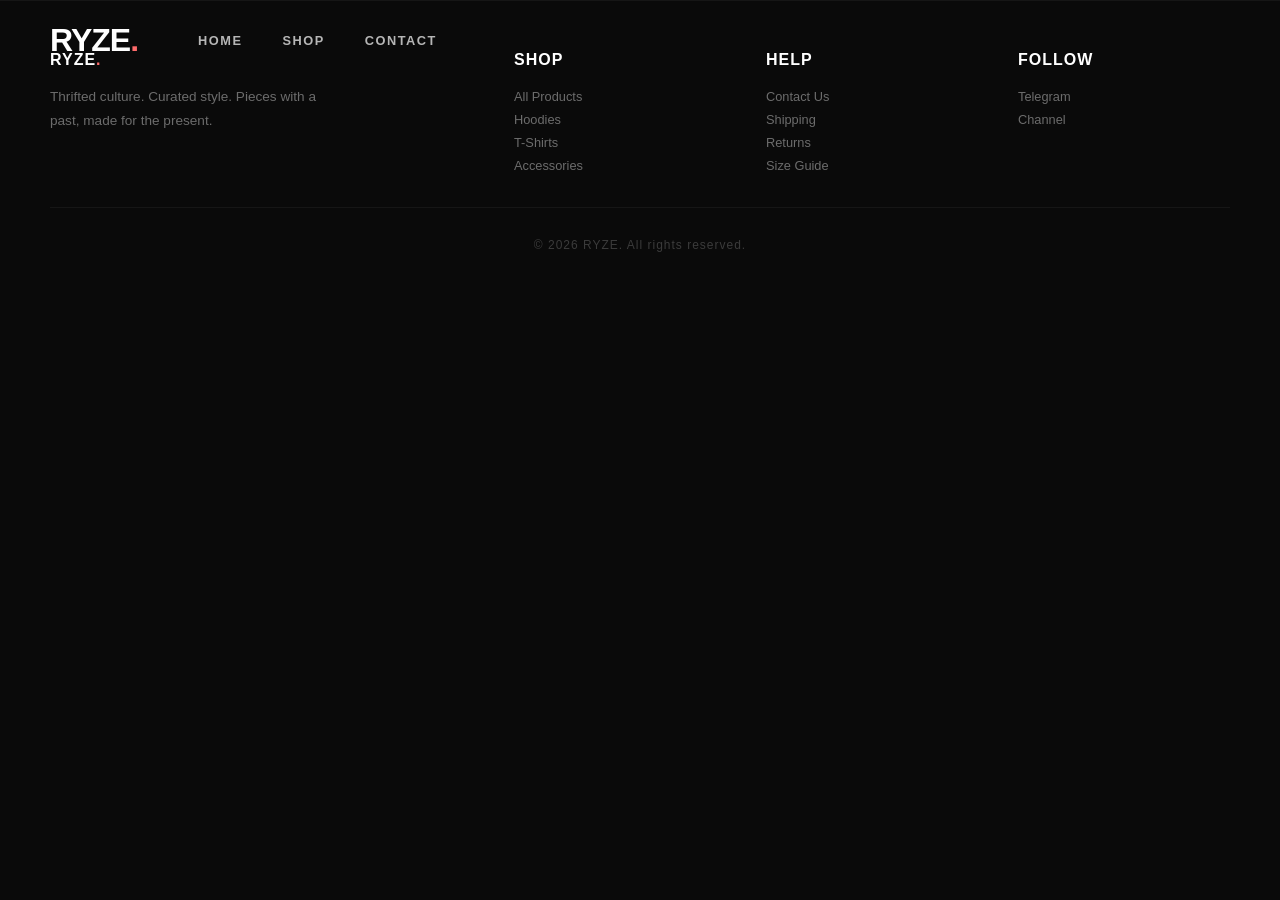
==== index.html @ 7dcb5cc3 "Add files via upload" ====
<!DOCTYPE html>
<html lang="ru">
<head>
    <meta charset="UTF-8" />
    <meta name="viewport" content="width=device-width, initial-scale=1.0, user-scalable=yes" />
    <title>RYZE</title>
    <link rel="stylesheet" href="style.css" />
</head>
<body>

    <header class="header">
        <div class="burger" id="burgerBtn">
            <span></span><span></span><span></span>
        </div>
        <div class="logo">RYZE<span>.</span></div>
        <nav class="nav-links">
            <a href="#" id="homeLink">HOME</a>
            <a href="#" id="catalogLink">SHOP</a>
            <a href="#" id="contactsMenuLink">CONTACT</a>
        </nav>
       
    </header>

   
        <div class="menu-text">
          
        </div>
    </nav>
    <div class="overlay" id="overlayMenu"></div>

    <main id="mainContent"></main>

    <div id="orderInstructionsContainer" style="display: block;"></div>

    <footer>
        <div class="footer-content">
            <div class="footer-col">
                <h4>RYZE<span>.</span></h4>
                <p>Thrifted culture. Curated style. Pieces with a past, made for the present.</p>
            </div>
            <div class="footer-col">
                <h4>SHOP</h4>
                <a href="#" id="footerCatalog">All Products</a>
                <a href="#">Hoodies</a>
                <a href="#">T-Shirts</a>
                <a href="#">Accessories</a>
            </div>
            <div class="footer-col">
                <h4>HELP</h4>
                <a href="#" id="footerContacts">Contact Us</a>
                <a href="#">Shipping</a>
                <a href="#">Returns</a>
                <a href="#">Size Guide</a>
            </div>
            <div class="footer-col">
                <h4>FOLLOW</h4>
                <a href="https://t.me/NLG_manager" target="_blank">Telegram</a>
                <a href="https://t.me/NLGsstore" target="_blank">Channel</a>
            </div>
        </div>
        <div class="footer-bottom">
            <span>© 2026 RYZE. All rights reserved.</span>
        </div>
    </footer>

    <div id="contactsModal" class="contacts-modal">
        <div class="contacts-card">
            <button class="close-contacts" id="closeContactsBtn">✕</button>
            <h2>CONTACT US</h2>
            <div class="contact-detail">
                <div class="contact-icon">📱</div>
                <div class="contact-info">
                    <div class="contact-label">Telegram</div>
                    <div class="contact-value">@RYZE_manager</div>
                </div>
            </div>
            <div class="contact-detail">
                <div class="contact-icon">✉️</div>
                <div class="contact-info">
                    <div class="contact-label">Channel</div>
                    <div class="contact-value">@RYZEsstore</div>
                </div>
            </div>
            <a href="https://t.me/NLG_manager" target="_blank" class="contacts-telegram-btn">MESSAGE US</a>
        </div>
    </div>

    <div class="sync-notice" id="syncNotice">✅ Сохранено</div>

    <div id="productCodeModal" class="product-code-modal">
        <div class="product-code-card">
            <button class="close-code-btn" id="closeCodeBtn">✕</button>
            <div class="code-icon">🎫</div>
            <h2>YOUR CODE</h2>
            <div class="code-display" id="productCodeDisplay">XXXX-XXXX-XXXX</div>
            <div class="product-info" id="productInfoDisplay">Товар: 0 ₽</div>
            <button class="copy-code-btn" id="copyCodeBtn">📋 COPY CODE</button>
            <div class="code-hint">💡 Send this code to @RYZE_manager on Telegram</div>
        </div>
    </div>

    <script src="scriptt.js"></script>
</body>
</html>
---- style.css ----
* {
    margin: 0;
    padding: 0;
    box-sizing: border-box;
}

@import url('https://fonts.googleapis.com/css2?family=Inter:wght@300;400;600;700;800;900&display=swap');

body {
    background: #0a0a0a;
    font-family: 'Inter', Arial, sans-serif;
    color: #ffffff;
}

/* ---------- АНИМАЦИИ ---------- */

@keyframes fadeInUp {
    from {
        opacity: 0;
        transform: translateY(40px);
    }

    to {
        opacity: 1;
        transform: translateY(0);
    }
}

@keyframes fadeInScale {
    from {
        opacity: 0;
        transform: scale(0.9);
    }

    to {
        opacity: 1;
        transform: scale(1);
    }
}

@keyframes slideInRight {
    from {
        opacity: 0;
        transform: translateX(50px);
    }

    to {
        opacity: 1;
        transform: translateX(0);
    }
}

@keyframes float {
    0%, 100% {
        transform: translateY(0px);
    }

    50% {
        transform: translateY(-10px);
    }
}

@keyframes glowPulse {
    0%, 100% {
        box-shadow: 0 0 20px rgba(255, 107, 107, 0.2);
    }

    50% {
        box-shadow: 0 0 40px rgba(255, 107, 107, 0.4);
    }
}

/* ---------- ШАПКА ---------- */

.header {
    position: fixed;
    top: 0;
    left: 0;
    width: 100%;

    padding: 22px 50px;

    background: transparent;

    z-index: 100;

    display: flex;
    align-items: center;

    transition: all 0.3s ease;
}

.header.scrolled {
    background: rgba(10, 10, 10, 0.92);
    backdrop-filter: blur(12px);

    padding: 14px 50px;

    border-bottom: 1px solid rgba(255, 255, 255, 0.05);
}

/* ---------- ЛОГОТИП ---------- */

.header .logo {
    font-size: 2rem;
    font-weight: 900;

    color: white;

    letter-spacing: -1px;

    flex-shrink: 0;
}

.header .logo span {
    color: #ff6b6b;
}

/* ---------- МЕНЮ ---------- */

.header .nav-links {
    display: flex;
    align-items: center;

    gap: 40px;

    margin-left: 60px;
}

.header .nav-links a {
    color: rgba(255, 255, 255, 0.7);

    text-decoration: none;

    font-size: 0.8rem;
    font-weight: 600;

    letter-spacing: 1.5px;

    position: relative;

    transition: 0.3s;
}

.header .nav-links a::after {
    content: '';

    position: absolute;

    bottom: -7px;
    left: 0;

    width: 0;
    height: 2px;

    background: #ff6b6b;

    transition: 0.3s;
}

.header .nav-links a:hover {
    color: white;
}

.header .nav-links a:hover::after {
    width: 100%;
}

/* ---------- ГЕРОЙ ---------- */

.hero-section {
    margin-top: 0;

    padding: 140px 50px 80px;

    background: linear-gradient(
        180deg,
        #0a0a0a 0%,
        #141414 100%
    );

    text-align: center;

    position: relative;

    overflow: hidden;

    min-height: 80vh;

    display: flex;
    flex-direction: column;

    justify-content: center;
    align-items: center;
}

.hero-section::before {
    content: 'NLG';

    position: absolute;

    top: 20%;
    left: 50%;

    transform: translateX(-50%);

    font-size: 15rem;

    font-weight: 900;

    color: rgba(255, 255, 255, 0.02);

    letter-spacing: 20px;

    pointer-events: none;
}

.hero-section .hero-badge {
    display: inline-block;

    background: rgba(255, 107, 107, 0.15);

    border: 1px solid rgba(255, 107, 107, 0.3);

    padding: 8px 24px;

    border-radius: 30px;

    font-size: 0.7rem;

    color: #ff6b6b;

    letter-spacing: 2px;

    text-transform: uppercase;

    margin-bottom: 24px;

    animation: fadeInUp 0.8s ease;
}

.hero-section h1 {
    font-size: 4.5rem;

    font-weight: 900;

    letter-spacing: -3px;

    margin-bottom: 16px;

    animation: fadeInUp 0.8s ease 0.1s both;

    line-height: 1.1;
}

.hero-section h1 span {
    color: #ff6b6b;
}

.hero-section p {
    font-size: 1.1rem;

    color: rgba(255, 255, 255, 0.5);

    max-width: 500px;

    margin: 0 auto 30px;

    line-height: 1.8;

    animation: fadeInUp 0.8s ease 0.2s both;
}

.hero-section .hero-tags {
    display: flex;

    gap: 30px;

    flex-wrap: wrap;

    justify-content: center;

    animation: fadeInUp 0.8s ease 0.3s both;
}

.hero-section .hero-tags span {
    color: rgba(255, 255, 255, 0.3);

    font-size: 0.7rem;

    letter-spacing: 2px;

    text-transform: uppercase;
}

.hero-section .hero-tags span strong {
    color: white;
}

/* ---------- КАТАЛОГ ---------- */

.catalog {
    padding: 60px 50px 80px;

    background: #0a0a0a;
}

.section-title {
    font-size: 1.8rem;

    font-weight: 800;

    margin-bottom: 30px;

    letter-spacing: -1px;

    display: flex;

    align-items: center;

    justify-content: space-between;
}

.section-title .view-all {
    font-size: 0.75rem;

    font-weight: 600;

    color: rgba(255, 255, 255, 0.4);

    cursor: pointer;

    transition: 0.3s;

    letter-spacing: 1px;

    text-transform: uppercase;
}

.section-title .view-all:hover {
    color: #ff6b6b;
}

.categories-grid {
    display: grid;

    grid-template-columns:
        repeat(auto-fill, minmax(220px, 1fr));

    gap: 20px;

    animation: fadeInUp 0.6s ease;
}

.category-card {
    background: rgba(255, 255, 255, 0.03);

    border-radius: 16px;

    padding: 32px 20px;

    text-align: center;

    cursor: pointer;

    transition: all 0.4s
        cubic-bezier(0.4, 0, 0.2, 1);

    border: 1px solid
        rgba(255, 255, 255, 0.05);
}

.category-card:hover {
    transform: translateY(-8px);

    background: rgba(255, 107, 107, 0.05);

    border-color:
        rgba(255, 107, 107, 0.3);

    box-shadow:
        0 20px 50px rgba(0, 0, 0, 0.4);
}

.category-card:active {
    transform: scale(0.97);
}

.category-icon {
    font-size: 2.8rem;

    margin-bottom: 12px;

    display: block;
}

.category-name {
    font-weight: 700;

    font-size: 1rem;

    color: white;
}

/* ---------- КАРТОЧКА ТОВАРА ---------- */

.product-card {
    background: rgba(255, 255, 255, 0.03);

    border-radius: 16px;

    padding: 20px;

    transition: all 0.4s
        cubic-bezier(0.4, 0, 0.2, 1);

    border: 1px solid
        rgba(255, 255, 255, 0.05);

    animation: fadeInScale 0.6s ease;
}

.product-card:hover {
    transform: translateY(-8px);

    background: rgba(255, 255, 255, 0.06);

    border-color:
        rgba(255, 107, 107, 0.2);

    box-shadow:
        0 20px 50px rgba(0, 0, 0, 0.4);
}

.product-card .image-wrapper {
    aspect-ratio: 1;

    border-radius: 12px;

    margin-bottom: 16px;

    overflow: hidden;

    background: rgba(255, 255, 255, 0.05);
}

.product-card .image-wrapper img {
    width: 100%;
    height: 100%;

    object-fit: cover;

    transition:
        0.6s
        cubic-bezier(0.4, 0, 0.2, 1);
}

.product-card:hover
.image-wrapper img {
    transform: scale(1.08);
}

.product-name {
    font-weight: 700;

    font-size: 0.95rem;

    margin: 10px 0 4px;

    color: white;
}

.product-price {
    font-weight: 700;

    font-size: 1.1rem;

    color: #ff6b6b;

    margin-bottom: 14px;
}

.view-code-btn {
    background:
        rgba(255, 107, 107, 0.15);

    border:
        1px solid
        rgba(255, 107, 107, 0.3);

    padding: 12px 20px;

    border-radius: 30px;

    font-weight: 600;

    cursor: pointer;

    transition: all 0.3s;

    color: white;

    width: 100%;

    font-size: 0.85rem;
}

.view-code-btn:hover {
    background: #ff6b6b;

    border-color: #ff6b6b;

    transform: scale(1.02);
}

.view-code-btn:active {
    transform: scale(0.97);
}

.back-btn {
    background:
        rgba(255, 255, 255, 0.05);

    border:
        1px solid
        rgba(255, 255, 255, 0.1);

    font-size: 1.2rem;

    width: 44px;
    height: 44px;

    border-radius: 50%;

    cursor: pointer;

    color: white;

    transition: 0.3s;

    margin-bottom: 20px;
}

.back-btn:hover {
    background:
        rgba(255, 107, 107, 0.2);

    border-color: #ff6b6b;

    transform: rotate(-90deg);
}

/* ---------- ИНСТРУКЦИЯ ---------- */

.order-steps {
    background:
        rgba(255, 255, 255, 0.02);

    border-radius: 24px;

    margin: 0 50px 50px;

    padding: 50px 40px;

    border:
        1px solid
        rgba(255, 255, 255, 0.05);
}

.steps-title {
    font-size: 2rem;

    font-weight: 800;

    color: white;

    text-align: center;

    margin-bottom: 35px;

    letter-spacing: -1px;
}

.steps-container {
    display: flex;

    flex-wrap: wrap;

    justify-content: center;

    gap: 24px;
}

.step-card {
    background:
        rgba(255, 255, 255, 0.03);

    border-radius: 20px;

    padding: 24px 20px;

    flex: 1;

    min-width: 160px;

    text-align: center;

    transition: all 0.4s
        cubic-bezier(0.4, 0, 0.2, 1);

    border:
        1px solid
        rgba(255, 255, 255, 0.05);
}

.step-card:hover {
    transform: translateY(-6px);

    border-color:
        rgba(255, 107, 107, 0.2);

    background:
        rgba(255, 255, 255, 0.05);
}

.step-number {
    width: 48px;
    height: 48px;

    background:
        rgba(255, 107, 107, 0.15);

    color: #ff6b6b;

    font-size: 1.4rem;

    font-weight: 800;

    border-radius: 50%;

    display: flex;

    align-items: center;

    justify-content: center;

    margin: 0 auto 16px;

    transition: 0.3s;
}

.step-card:hover .step-number {
    background: #ff6b6b;

    color: white;

    transform: scale(1.1);
}

.step-title {
    font-size: 1.1rem;

    font-weight: 700;

    color: white;

    margin-bottom: 8px;
}

.step-desc {
    font-size: 0.85rem;

    color:
        rgba(255, 255, 255, 0.5);

    line-height: 1.5;
}

.bot-contact {
    margin-top: 30px;

    text-align: center;

    background:
        rgba(255, 255, 255, 0.03);

    padding: 16px 24px;

    border-radius: 60px;

    display: inline-block;

    width: auto;

    margin-left: auto;
    margin-right: auto;

    border:
        1px solid
        rgba(255, 255, 255, 0.05);
}

.bot-contact span {
    color:
        rgba(255, 255, 255, 0.7);

    font-weight: 500;

    font-size: 0.9rem;
}

.bot-contact a {
    color: #ff6b6b;

    text-decoration: none;

    font-weight: 600;
}

.bot-contact a:hover {
    text-decoration: underline;
}

/* ---------- ПОДВАЛ ---------- */

footer {
    background: #0a0a0a;

    border-top:
        1px solid
        rgba(255, 255, 255, 0.05);

    padding: 50px 50px 20px;
}

.footer-content {
    display: grid;

    grid-template-columns:
        2fr 1fr 1fr 1fr;

    gap: 40px;

    max-width: 1200px;

    margin: 0 auto;
}

.footer-col h4 {
    font-size: 1rem;

    font-weight: 700;

    margin-bottom: 16px;

    color: white;

    letter-spacing: 1px;
}

.footer-col h4 span {
    color: #ff6b6b;
}

.footer-col p {
    color:
        rgba(255, 255, 255, 0.4);

    font-size: 0.85rem;

    line-height: 1.8;

    max-width: 280px;
}

.footer-col a {
    display: block;

    color:
        rgba(255, 255, 255, 0.4);

    text-decoration: none;

    font-size: 0.8rem;

    padding: 4px 0;

    transition: 0.3s;
}

.footer-col a:hover {
    color: #ff6b6b;

    padding-left: 4px;
}

.footer-bottom {
    text-align: center;

    padding-top: 30px;

    margin-top: 30px;

    border-top:
        1px solid
        rgba(255, 255, 255, 0.05);

    color:
        rgba(255, 255, 255, 0.2);

    font-size: 0.75rem;

    letter-spacing: 1px;
}

/* ---------- МОДАЛКА КОНТАКТОВ ---------- */

.contacts-modal {
    position: fixed;

    top: 0;
    left: 0;

    width: 100%;
    height: 100%;

    background:
        rgba(0, 0, 0, 0.8);

    backdrop-filter: blur(12px);

    z-index: 300;

    display: flex;

    align-items: center;
    justify-content: center;

    opacity: 0;

    visibility: hidden;

    transition: 0.3s;
}

.contacts-modal.active {
    opacity: 1;

    visibility: visible;
}

.contacts-card {
    background: #141414;

    width: 90%;

    max-width: 440px;

    border-radius: 24px;

    padding: 35px 30px 30px;

    text-align: center;

    transform: scale(0.9);

    transition:
        0.3s
        cubic-bezier(0.4, 0, 0.2, 1);

    position: relative;

    border:
        1px solid
        rgba(255, 255, 255, 0.05);
}

.contacts-modal.active
.contacts-card {
    transform: scale(1);
}

.close-contacts {
    position: absolute;

    top: 16px;
    right: 20px;

    background: none;

    border: none;

    font-size: 1.4rem;

    cursor: pointer;

    color:
        rgba(255, 255, 255, 0.3);

    transition: 0.3s;
}

.close-contacts:hover {
    color: #ff6b6b;

    transform: rotate(90deg);
}

.contact-detail {
    background:
        rgba(255, 255, 255, 0.03);

    border-radius: 16px;

    padding: 14px 18px;

    margin: 12px 0;

    display: flex;

    align-items: center;

    gap: 14px;

    border:
        1px solid
        rgba(255, 255, 255, 0.05);
}

.contact-icon {
    font-size: 24px;
}

.contact-info {
    text-align: left;

    flex: 1;
}

.contact-label {
    font-size: 0.65rem;

    color:
        rgba(255, 255, 255, 0.3);

    text-transform: uppercase;

    letter-spacing: 1px;
}

.contact-value {
    color: white;

    font-weight: 600;
}

.contacts-telegram-btn {
    display: inline-block;

    margin-top: 18px;

    background: #ff6b6b;

    color: #0a0a0a;

    padding: 14px 30px;

    border-radius: 30px;

    text-decoration: none;

    font-weight: 700;

    transition: 0.3s;

    letter-spacing: 1px;

    font-size: 0.85rem;
}

.contacts-telegram-btn:hover {
    transform: scale(1.03);

    box-shadow:
        0 8px 30px
        rgba(255, 107, 107, 0.3);
}

/* ---------- МОДАЛКА КОДА ---------- */

.product-code-modal {
    position: fixed;

    top: 0;
    left: 0;

    width: 100%;
    height: 100%;

    background:
        rgba(0, 0, 0, 0.85);

    backdrop-filter: blur(16px);

    z-index: 500;

    display: flex;

    align-items: center;
    justify-content: center;

    opacity: 0;

    visibility: hidden;

    transition: 0.3s;
}

.product-code-modal.active {
    opacity: 1;

    visibility: visible;
}

.product-code-card {
    background: #141414;

    width: 90%;

    max-width: 420px;

    border-radius: 24px;

    padding: 35px 30px 30px;

    text-align: center;

    transform:
        scale(0.9)
        rotate(-2deg);

    transition:
        0.4s
        cubic-bezier(0.34, 1.56, 0.64, 1);

    position: relative;

    border:
        1px solid
        rgba(255, 255, 255, 0.05);
}

.product-code-modal.active
.product-code-card {
    transform:
        scale(1)
        rotate(0deg);
}

.close-code-btn {
    position: absolute;

    top: 16px;
    right: 20px;

    background: none;

    border: none;

    font-size: 1.4rem;

    cursor: pointer;

    color:
        rgba(255, 255, 255, 0.3);

    transition: 0.3s;
}

.close-code-btn:hover {
    color: #ff6b6b;

    transform: rotate(90deg);
}

.code-icon {
    font-size: 3.5rem;

    margin-bottom: 8px;
}

.product-code-card h2 {
    font-size: 1.5rem;

    font-weight: 800;

    color: white;

    margin-bottom: 12px;

    letter-spacing: -1px;
}

.code-display {
    font-size: 2rem;

    font-weight: 800;

    font-family:
        'Courier New',
        monospace;

    color: #ff6b6b;

    background:
        rgba(255, 255, 255, 0.03);

    padding: 20px;

    border-radius: 14px;

    letter-spacing: 4px;

    margin: 12px 0;

    border:
        1px solid
        rgba(255, 107, 107, 0.2);
}

.product-info {
    color:
        rgba(255, 255, 255, 0.5);

    font-size: 0.95rem;

    margin-bottom: 16px;
}

.copy-code-btn {
    background: #ff6b6b;

    color: #0a0a0a;

    border: none;

    font-weight: 700;

    padding: 14px 30px;

    border-radius: 30px;

    cursor: pointer;

    transition: 0.3s;

    font-size: 0.85rem;

    width: 100%;

    letter-spacing: 1px;
}

.copy-code-btn:hover {
    transform: scale(1.02);

    box-shadow:
        0 8px 30px
        rgba(255, 107, 107, 0.3);
}

.copy-code-btn:active {
    transform: scale(0.97);
}

.code-hint {
    color:
        rgba(255, 255, 255, 0.3);

    font-size: 0.75rem;

    margin-top: 14px;

    padding-top: 14px;

    border-top:
        1px solid
        rgba(255, 255, 255, 0.05);
}

/* ---------- УВЕДОМЛЕНИЕ ---------- */

.sync-notice {
    position: fixed;

    bottom: 30px;
    left: 50%;

    transform:
        translateX(-50%)
        translateY(20px);

    background:
        rgba(255, 107, 107, 0.9);

    color: #0a0a0a;

    padding: 12px 24px;

    border-radius: 30px;

    font-size: 0.85rem;

    font-weight: 600;

    opacity: 0;

    transition:
        0.4s
        cubic-bezier(0.4, 0, 0.2, 1);

    pointer-events: none;

    z-index: 100;

    box-shadow:
        0 8px 30px
        rgba(255, 107, 107, 0.3);
}

.sync-notice.show {
    opacity: 1;

    transform:
        translateX(-50%)
        translateY(0);
}

/* ---------- АДАПТИВ ---------- */

@media (max-width: 992px) {

    .footer-content {
        grid-template-columns: 1fr 1fr;

        gap: 30px;
    }

    .hero-section h1 {
        font-size: 3.5rem;
    }

    .hero-section::before {
        font-size: 10rem;
    }
}

/* ---------- ПЛАНШЕТ / ТЕЛЕФОН ---------- */

@media (max-width: 768px) {

    .header {
        padding: 16px 20px;

        gap: 25px;
    }

    .header.scrolled {
        padding: 12px 20px;
    }

    .header .logo {
        font-size: 1.5rem;
    }

    .header .nav-links {
        display: flex;

        gap: 18px;

        margin-left: 0;
    }

    .header .nav-links a {
        font-size: 0.65rem;

        letter-spacing: 1px;
    }

    .hero-section {
        padding: 120px 20px 60px;

        min-height: 70vh;
    }

    .hero-section h1 {
        font-size: 2.5rem;

        letter-spacing: -2px;
    }

    .hero-section::before {
        font-size: 6rem;

        letter-spacing: 10px;
    }

    .hero-section .hero-tags {
        gap: 16px;
    }

    .catalog {
        padding: 40px 16px 60px;
    }

    .categories-grid {
        grid-template-columns:
            repeat(auto-fill, minmax(160px, 1fr));

        gap: 14px;
    }

    .order-steps {
        margin: 0 16px 30px;

        padding: 30px 16px;
    }

    .steps-title {
        font-size: 1.4rem;
    }

    .step-card {
        min-width: 130px;

        padding: 18px 14px;
    }

    .footer-content {
        grid-template-columns: 1fr;

        gap: 24px;

        text-align: center;
    }

    .footer-col p {
        max-width: 100%;
    }

    footer {
        padding: 30px 20px 16px;
    }

    .section-title {
        font-size: 1.4rem;
    }

    .product-code-card {
        padding: 25px 20px;
    }

    .code-display {
        font-size: 1.4rem;

        padding: 14px;

        letter-spacing: 2px;
    }

    .contacts-card {
        padding: 28px 20px 24px;
    }
}

/* ---------- МАЛЕНЬКИЙ ТЕЛЕФОН ---------- */

@media (max-width: 480px) {

    .header {
        padding: 14px 16px;

        gap: 18px;
    }

    .header .logo {
        font-size: 1.3rem;
    }

    .header .nav-links {
        gap: 12px;
    }

    .header .nav-links a {
        font-size: 0.58rem;

        letter-spacing: 0.8px;
    }

    .categories-grid {
        grid-template-columns:
            repeat(2, 1fr);

        gap: 12px;
    }

    .category-card {
        padding: 20px 12px;
    }

    .category-icon {
        font-size: 2rem;
    }

    .product-card {
        padding: 14px;
    }

    .hero-section h1 {
        font-size: 2rem;
    }
}
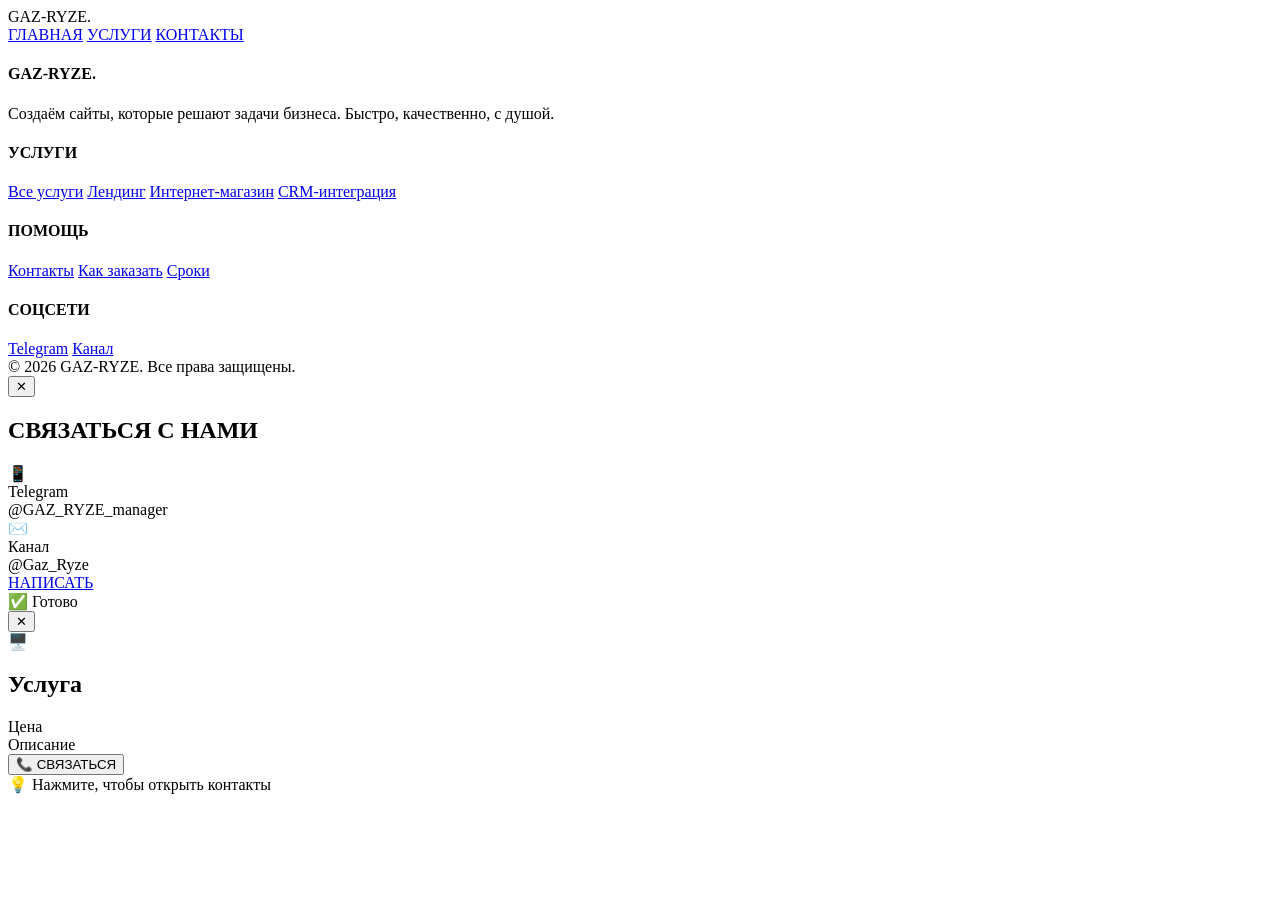
==== commit 8ff64662: "Rename Index.html to index.html" ====
--- a/index.html
+++ b/index.html
@@ -3,7 +3,7 @@
 <head>
     <meta charset="UTF-8" />
     <meta name="viewport" content="width=device-width, initial-scale=1.0, user-scalable=yes" />
-    <title>RYZE</title>
+    <title>GAZ-RYZE — создание сайтов</title>
     <link rel="stylesheet" href="style.css" />
 </head>
 <body>
@@ -12,20 +12,14 @@
         <div class="burger" id="burgerBtn">
             <span></span><span></span><span></span>
         </div>
-        <div class="logo">RYZE<span>.</span></div>
+        <div class="logo">GAZ-RYZE<span>.</span></div>
         <nav class="nav-links">
-            <a href="#" id="homeLink">HOME</a>
-            <a href="#" id="catalogLink">SHOP</a>
-            <a href="#" id="contactsMenuLink">CONTACT</a>
+            <a href="#" id="homeLink">ГЛАВНАЯ</a>
+            <a href="#" id="catalogLink">УСЛУГИ</a>
+            <a href="#" id="contactsMenuLink">КОНТАКТЫ</a>
         </nav>
-       
     </header>
 
-   
-        <div class="menu-text">
-          
-        </div>
-    </nav>
     <div class="overlay" id="overlayMenu"></div>
 
     <main id="mainContent"></main>
@@ -35,70 +29,71 @@
     <footer>
         <div class="footer-content">
             <div class="footer-col">
-                <h4>RYZE<span>.</span></h4>
-                <p>Thrifted culture. Curated style. Pieces with a past, made for the present.</p>
+                <h4>GAZ-RYZE<span>.</span></h4>
+                <p>Создаём сайты, которые решают задачи бизнеса. Быстро, качественно, с душой.</p>
             </div>
             <div class="footer-col">
-                <h4>SHOP</h4>
-                <a href="#" id="footerCatalog">All Products</a>
-                <a href="#">Hoodies</a>
-                <a href="#">T-Shirts</a>
-                <a href="#">Accessories</a>
+                <h4>УСЛУГИ</h4>
+                <a href="#" id="footerCatalog">Все услуги</a>
+                <a href="#">Лендинг</a>
+                <a href="#">Интернет-магазин</a>
+                <a href="#">CRM-интеграция</a>
             </div>
             <div class="footer-col">
-                <h4>HELP</h4>
-                <a href="#" id="footerContacts">Contact Us</a>
-                <a href="#">Shipping</a>
-                <a href="#">Returns</a>
-                <a href="#">Size Guide</a>
+                <h4>ПОМОЩЬ</h4>
+                <a href="#" id="footerContacts">Контакты</a>
+                <a href="#">Как заказать</a>
+                <a href="#">Сроки</a>
             </div>
             <div class="footer-col">
-                <h4>FOLLOW</h4>
-                <a href="https://t.me/NLG_manager" target="_blank">Telegram</a>
-                <a href="https://t.me/NLGsstore" target="_blank">Channel</a>
+                <h4>СОЦСЕТИ</h4>
+                <a href="https://t.me/GAZ_RYZE_manager" target="_blank">Telegram</a>
+                <a href="https://t.me/Gaz_Ryze" target="_blank">Канал</a>
             </div>
         </div>
         <div class="footer-bottom">
-            <span>© 2026 RYZE. All rights reserved.</span>
+            <span>© 2026 GAZ-RYZE. Все права защищены.</span>
         </div>
     </footer>
 
+    <!-- Модалка контактов -->
     <div id="contactsModal" class="contacts-modal">
         <div class="contacts-card">
             <button class="close-contacts" id="closeContactsBtn">✕</button>
-            <h2>CONTACT US</h2>
+            <h2>СВЯЗАТЬСЯ С НАМИ</h2>
             <div class="contact-detail">
                 <div class="contact-icon">📱</div>
                 <div class="contact-info">
                     <div class="contact-label">Telegram</div>
-                    <div class="contact-value">@RYZE_manager</div>
+                    <div class="contact-value">@GAZ_RYZE_manager</div>
                 </div>
             </div>
             <div class="contact-detail">
                 <div class="contact-icon">✉️</div>
                 <div class="contact-info">
-                    <div class="contact-label">Channel</div>
-                    <div class="contact-value">@RYZEsstore</div>
+                    <div class="contact-label">Канал</div>
+                    <div class="contact-value">@Gaz_Ryze</div>
                 </div>
             </div>
-            <a href="https://t.me/NLG_manager" target="_blank" class="contacts-telegram-btn">MESSAGE US</a>
+            <a href="https://t.me/GAZ_RYZE_manager" target="_blank" class="contacts-telegram-btn">НАПИСАТЬ</a>
         </div>
     </div>
 
-    <div class="sync-notice" id="syncNotice">✅ Сохранено</div>
+    <div class="sync-notice" id="syncNotice">✅ Готово</div>
 
+    <!-- Модалка деталей услуги -->
     <div id="productCodeModal" class="product-code-modal">
         <div class="product-code-card">
             <button class="close-code-btn" id="closeCodeBtn">✕</button>
-            <div class="code-icon">🎫</div>
-            <h2>YOUR CODE</h2>
-            <div class="code-display" id="productCodeDisplay">XXXX-XXXX-XXXX</div>
-            <div class="product-info" id="productInfoDisplay">Товар: 0 ₽</div>
-            <button class="copy-code-btn" id="copyCodeBtn">📋 COPY CODE</button>
-            <div class="code-hint">💡 Send this code to @RYZE_manager on Telegram</div>
+            <div class="code-icon" id="serviceIcon">🖥️</div>
+            <h2 id="serviceName">Услуга</h2>
+            <div class="code-display" id="productCodeDisplay">Цена</div>
+            <div class="product-info" id="productInfoDisplay">Описание</div>
+            <button class="copy-code-btn" id="copyCodeBtn">📞 СВЯЗАТЬСЯ</button>
+            <div class="code-hint">💡 Нажмите, чтобы открыть контакты</div>
         </div>
     </div>
 
-    <script src="scriptt.js"></script>
+    <script src="script.js"></script>
 </body>
-</html>+</html>
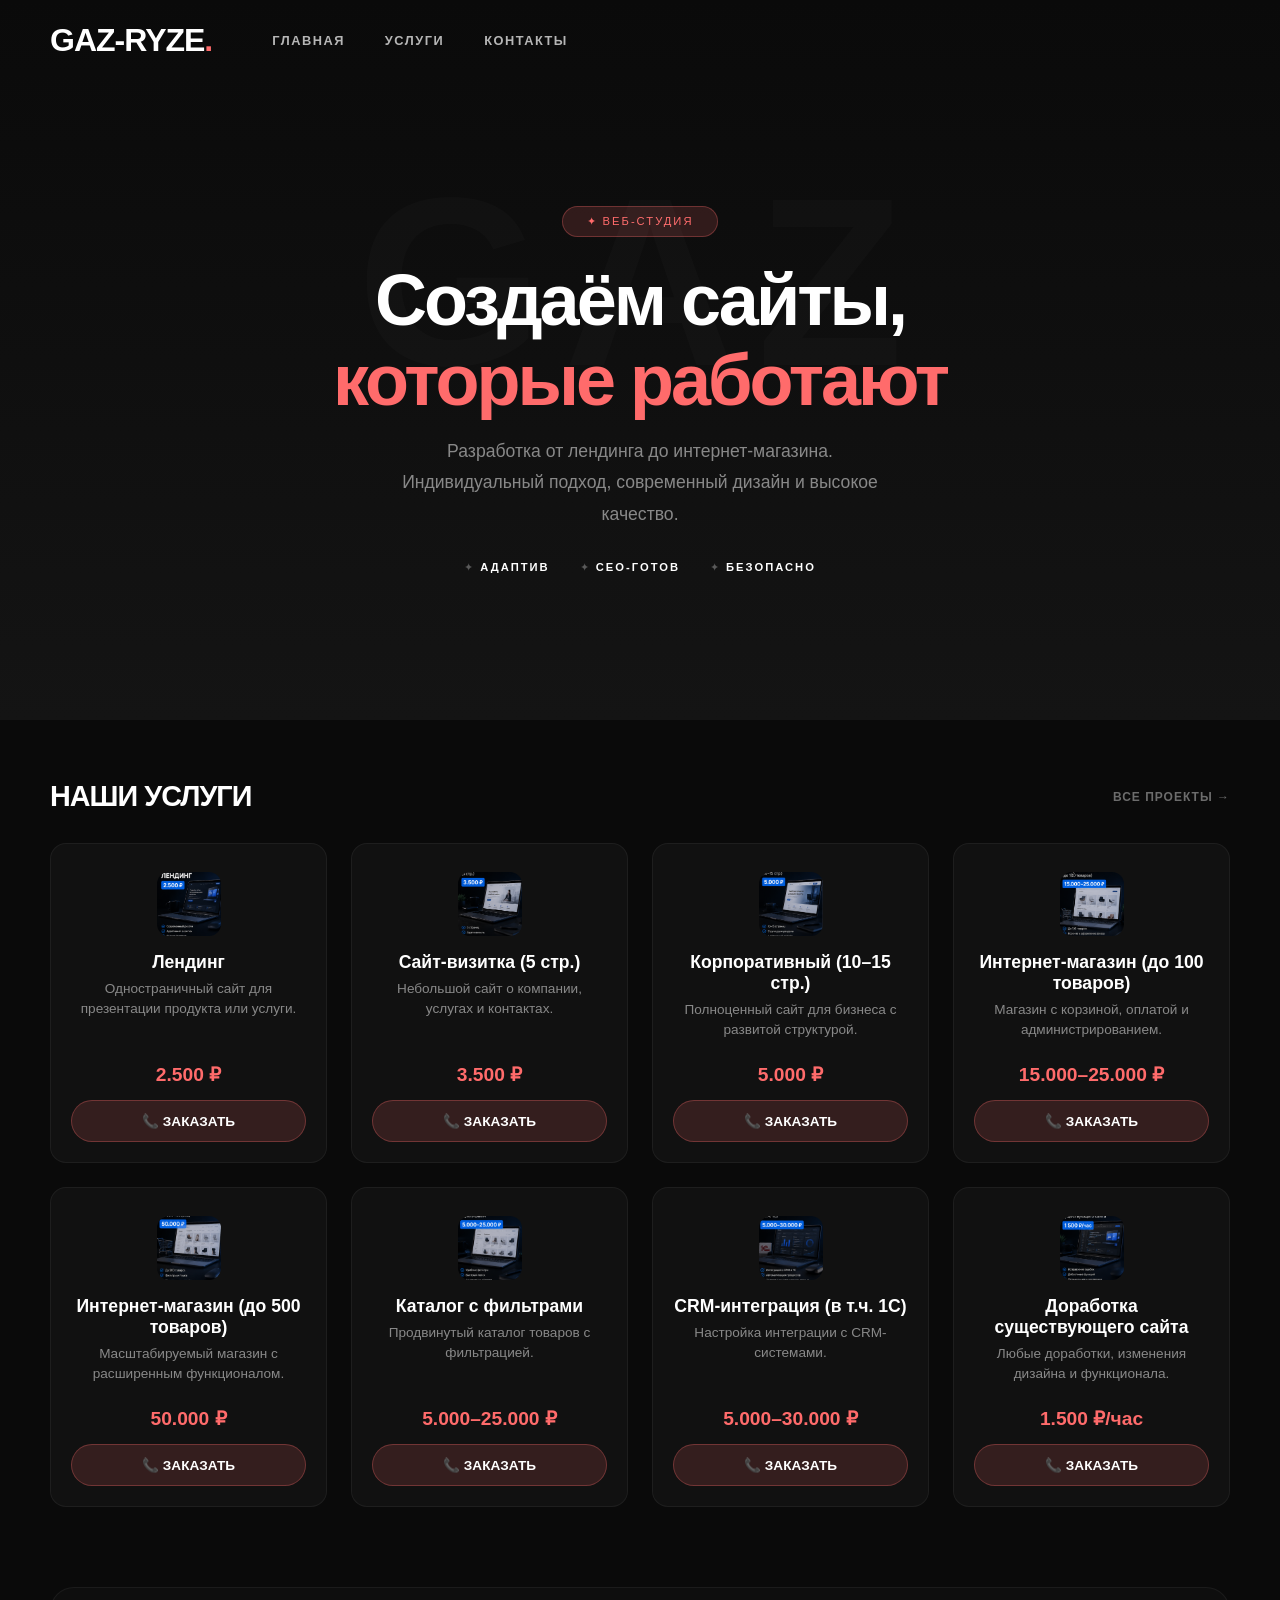
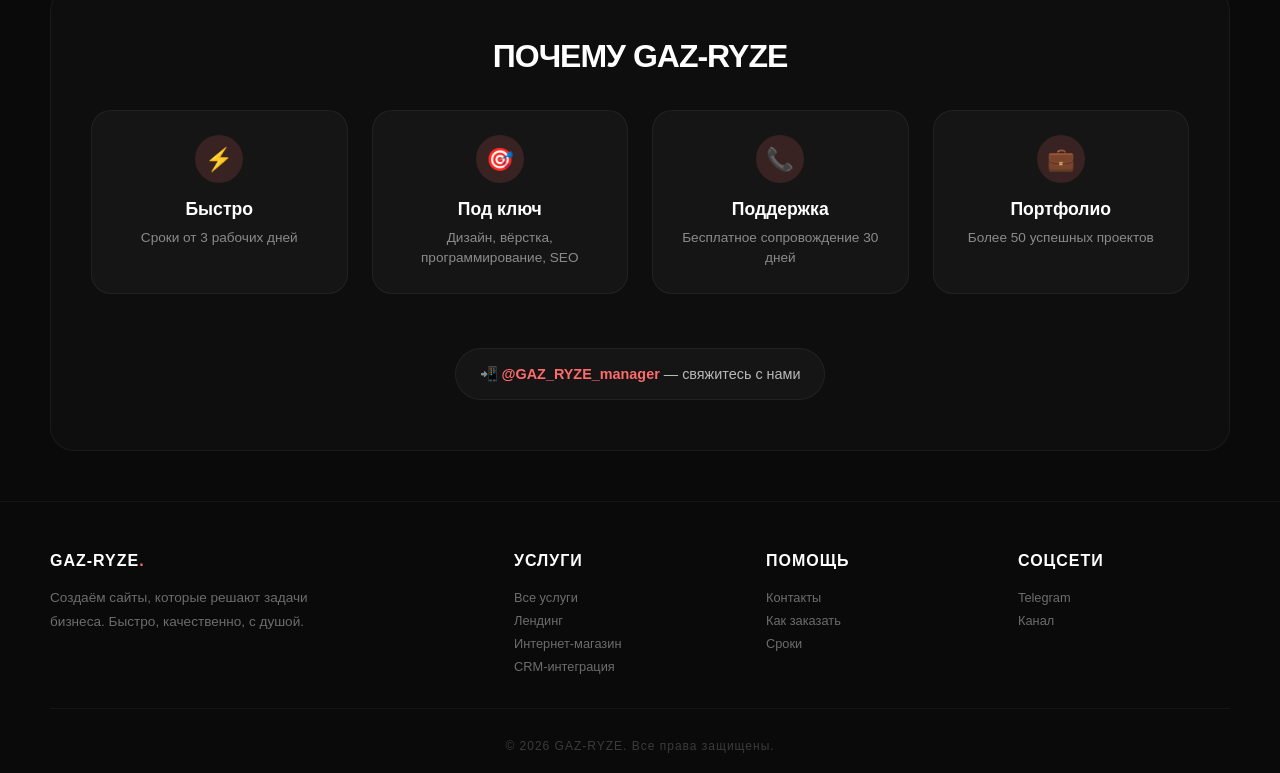
==== commit 1184ed13: "Update index.html" ====
--- a/index.html
+++ b/index.html
@@ -4,7 +4,7 @@
     <meta charset="UTF-8" />
     <meta name="viewport" content="width=device-width, initial-scale=1.0, user-scalable=yes" />
     <title>GAZ-RYZE — создание сайтов</title>
-    <link rel="stylesheet" href="style.css" />
+    <link rel="stylesheet" href="Style.css" />
 </head>
 <body>
 
@@ -94,6 +94,6 @@
         </div>
     </div>
 
-    <script src="script.js"></script>
+    <script src="Script.js"></script>
 </body>
 </html>
--- a/Style.css
+++ b/Style.css
@@ -0,0 +1,888 @@
+* {
+    margin: 0;
+    padding: 0;
+    box-sizing: border-box;
+}
+
+@import url('https://fonts.googleapis.com/css2?family=Inter:wght@300;400;600;700;800;900&display=swap');
+
+body {
+    background: #0a0a0a;
+    font-family: 'Inter', Arial, sans-serif;
+    color: #ffffff;
+}
+
+/* ---------- АНИМАЦИИ ---------- */
+@keyframes fadeInUp {
+    from { opacity: 0; transform: translateY(40px); }
+    to { opacity: 1; transform: translateY(0); }
+}
+@keyframes fadeInScale {
+    from { opacity: 0; transform: scale(0.9); }
+    to { opacity: 1; transform: scale(1); }
+}
+@keyframes slideInRight {
+    from { opacity: 0; transform: translateX(50px); }
+    to { opacity: 1; transform: translateX(0); }
+}
+@keyframes float {
+    0%, 100% { transform: translateY(0px); }
+    50% { transform: translateY(-10px); }
+}
+@keyframes glowPulse {
+    0%, 100% { box-shadow: 0 0 20px rgba(255, 107, 107, 0.2); }
+    50% { box-shadow: 0 0 40px rgba(255, 107, 107, 0.4); }
+}
+
+/* ---------- ШАПКА ---------- */
+.header {
+    position: fixed;
+    top: 0;
+    left: 0;
+    width: 100%;
+    padding: 22px 50px;
+    background: transparent;
+    z-index: 100;
+    display: flex;
+    align-items: center;
+    transition: all 0.3s ease;
+}
+.header.scrolled {
+    background: rgba(10, 10, 10, 0.92);
+    backdrop-filter: blur(12px);
+    padding: 14px 50px;
+    border-bottom: 1px solid rgba(255, 255, 255, 0.05);
+}
+
+/* ---------- ЛОГОТИП ---------- */
+.header .logo {
+    font-size: 2rem;
+    font-weight: 900;
+    color: white;
+    letter-spacing: -1px;
+    flex-shrink: 0;
+}
+.header .logo span {
+    color: #ff6b6b;
+}
+
+/* ---------- МЕНЮ (десктоп) ---------- */
+.header .nav-links {
+    display: flex;
+    align-items: center;
+    gap: 40px;
+    margin-left: 60px;
+}
+.header .nav-links a {
+    color: rgba(255, 255, 255, 0.7);
+    text-decoration: none;
+    font-size: 0.8rem;
+    font-weight: 600;
+    letter-spacing: 1.5px;
+    position: relative;
+    transition: 0.3s;
+}
+.header .nav-links a::after {
+    content: '';
+    position: absolute;
+    bottom: -7px;
+    left: 0;
+    width: 0;
+    height: 2px;
+    background: #ff6b6b;
+    transition: 0.3s;
+}
+.header .nav-links a:hover {
+    color: white;
+}
+.header .nav-links a:hover::after {
+    width: 100%;
+}
+
+/* ---------- БУРГЕР ---------- */
+.burger {
+    display: none;
+    flex-direction: column;
+    gap: 5px;
+    cursor: pointer;
+    margin-right: 20px;
+    z-index: 110;
+}
+.burger span {
+    width: 28px;
+    height: 2px;
+    background: white;
+    border-radius: 2px;
+    transition: 0.3s;
+}
+
+/* ---------- САЙДБАР (мобильное меню) ---------- */
+.side-menu {
+    position: fixed;
+    top: 0;
+    left: -300px;
+    width: 280px;
+    height: 100%;
+    background: #0a0a0a;
+    z-index: 200;
+    padding: 60px 30px;
+    transition: left 0.3s cubic-bezier(0.4, 0, 0.2, 1);
+    border-right: 1px solid rgba(255, 255, 255, 0.05);
+    overflow-y: auto;
+}
+.side-menu.open {
+    left: 0;
+}
+.side-menu .menu-close {
+    color: rgba(255, 255, 255, 0.3);
+    font-size: 1.8rem;
+    cursor: pointer;
+    position: absolute;
+    top: 20px;
+    right: 25px;
+    transition: 0.3s;
+}
+.side-menu .menu-close:hover {
+    color: #ff6b6b;
+    transform: rotate(90deg);
+}
+.side-menu a {
+    display: block;
+    color: rgba(255, 255, 255, 0.7);
+    text-decoration: none;
+    padding: 15px 0;
+    font-weight: 600;
+    letter-spacing: 1px;
+    border-bottom: 1px solid rgba(255, 255, 255, 0.05);
+    transition: 0.3s;
+}
+.side-menu a:hover {
+    color: #ff6b6b;
+    padding-left: 10px;
+}
+
+/* ---------- ОВЕРЛЕЙ (для меню) ---------- */
+.overlay {
+    position: fixed;
+    top: 0;
+    left: 0;
+    width: 100%;
+    height: 100%;
+    background: rgba(0, 0, 0, 0.6);
+    backdrop-filter: blur(4px);
+    z-index: 150;
+    display: none;
+    opacity: 0;
+    transition: opacity 0.3s ease;
+}
+.overlay.active {
+    display: block !important;
+    opacity: 1;
+}
+
+/* ---------- ГЕРОЙ ---------- */
+.hero-section {
+    margin-top: 0;
+    padding: 140px 50px 80px;
+    background: linear-gradient(180deg, #0a0a0a 0%, #141414 100%);
+    text-align: center;
+    position: relative;
+    overflow: hidden;
+    min-height: 80vh;
+    display: flex;
+    flex-direction: column;
+    justify-content: center;
+    align-items: center;
+}
+.hero-section::before {
+    content: 'GAZ';
+    position: absolute;
+    top: 20%;
+    left: 50%;
+    transform: translateX(-50%);
+    font-size: 15rem;
+    font-weight: 900;
+    color: rgba(255, 255, 255, 0.02);
+    letter-spacing: 20px;
+    pointer-events: none;
+}
+.hero-section .hero-badge {
+    display: inline-block;
+    background: rgba(255, 107, 107, 0.15);
+    border: 1px solid rgba(255, 107, 107, 0.3);
+    padding: 8px 24px;
+    border-radius: 30px;
+    font-size: 0.7rem;
+    color: #ff6b6b;
+    letter-spacing: 2px;
+    text-transform: uppercase;
+    margin-bottom: 24px;
+    animation: fadeInUp 0.8s ease;
+}
+.hero-section h1 {
+    font-size: 4.5rem;
+    font-weight: 900;
+    letter-spacing: -3px;
+    margin-bottom: 16px;
+    animation: fadeInUp 0.8s ease 0.1s both;
+    line-height: 1.1;
+}
+.hero-section h1 span {
+    color: #ff6b6b;
+}
+.hero-section p {
+    font-size: 1.1rem;
+    color: rgba(255, 255, 255, 0.5);
+    max-width: 500px;
+    margin: 0 auto 30px;
+    line-height: 1.8;
+    animation: fadeInUp 0.8s ease 0.2s both;
+}
+.hero-section .hero-tags {
+    display: flex;
+    gap: 30px;
+    flex-wrap: wrap;
+    justify-content: center;
+    animation: fadeInUp 0.8s ease 0.3s both;
+}
+.hero-section .hero-tags span {
+    color: rgba(255, 255, 255, 0.3);
+    font-size: 0.7rem;
+    letter-spacing: 2px;
+    text-transform: uppercase;
+}
+.hero-section .hero-tags span strong {
+    color: white;
+}
+
+/* ---------- КАТАЛОГ / УСЛУГИ ---------- */
+.catalog {
+    padding: 60px 50px 80px;
+    background: #0a0a0a;
+}
+.section-title {
+    font-size: 1.8rem;
+    font-weight: 800;
+    margin-bottom: 30px;
+    letter-spacing: -1px;
+    display: flex;
+    align-items: center;
+    justify-content: space-between;
+}
+.section-title .view-all {
+    font-size: 0.75rem;
+    font-weight: 600;
+    color: rgba(255, 255, 255, 0.4);
+    cursor: pointer;
+    transition: 0.3s;
+    letter-spacing: 1px;
+    text-transform: uppercase;
+}
+.section-title .view-all:hover {
+    color: #ff6b6b;
+}
+
+/* ---------- СЕТКА УСЛУГ (ровные карточки) ---------- */
+.categories-grid {
+    display: grid;
+    grid-template-columns: repeat(auto-fill, minmax(260px, 1fr));
+    gap: 24px;
+    animation: fadeInUp 0.6s ease;
+}
+
+.category-card {
+    background: rgba(255, 255, 255, 0.03);
+    border-radius: 16px;
+    padding: 28px 20px 20px;
+    text-align: center;
+    cursor: pointer;
+    transition: all 0.4s cubic-bezier(0.4, 0, 0.2, 1);
+    border: 1px solid rgba(255, 255, 255, 0.05);
+    display: flex;
+    flex-direction: column;
+    align-items: center;
+    min-height: 320px;
+}
+.category-card:hover {
+    transform: translateY(-8px);
+    background: rgba(255, 107, 107, 0.05);
+    border-color: rgba(255, 107, 107, 0.3);
+    box-shadow: 0 20px 50px rgba(0, 0, 0, 0.4);
+}
+.category-card:active {
+    transform: scale(0.97);
+}
+
+/* ---------- ИКОНКИ SVG (вместо эмодзи) ---------- */
+.category-icon {
+    width: 64px;
+    height: 64px;
+    margin-bottom: 16px;
+    display: flex;
+    align-items: center;
+    justify-content: center;
+    flex-shrink: 0;
+}
+.category-icon svg {
+    width: 100%;
+    height: 100%;
+    fill: none;
+    stroke: #ff6b6b;
+    stroke-width: 1.5;
+    stroke-linecap: round;
+    stroke-linejoin: round;
+}
+
+.category-name {
+    font-weight: 700;
+    font-size: 1.1rem;
+    color: white;
+    margin-bottom: 6px;
+}
+
+.service-description {
+    font-size: 0.85rem;
+    color: rgba(255, 255, 255, 0.5);
+    line-height: 1.5;
+    margin-bottom: 10px;
+    flex-grow: 1;
+}
+
+.service-price {
+    font-weight: 700;
+    color: #ff6b6b;
+    font-size: 1.2rem;
+    margin-bottom: 14px;
+}
+
+/* ---------- КНОПКА В КАРТОЧКЕ ---------- */
+.view-code-btn {
+    background: rgba(255, 107, 107, 0.15);
+    border: 1px solid rgba(255, 107, 107, 0.3);
+    padding: 12px 20px;
+    border-radius: 30px;
+    font-weight: 600;
+    cursor: pointer;
+    transition: all 0.3s;
+    color: white;
+    width: 100%;
+    font-size: 0.85rem;
+    margin-top: auto;
+}
+.view-code-btn:hover {
+    background: #ff6b6b;
+    border-color: #ff6b6b;
+    transform: scale(1.02);
+}
+.view-code-btn:active {
+    transform: scale(0.97);
+}
+
+/* ---------- ИНСТРУКЦИЯ / ПРЕИМУЩЕСТВА ---------- */
+.order-steps {
+    background: rgba(255, 255, 255, 0.02);
+    border-radius: 24px;
+    margin: 0 50px 50px;
+    padding: 50px 40px;
+    border: 1px solid rgba(255, 255, 255, 0.05);
+}
+.steps-title {
+    font-size: 2rem;
+    font-weight: 800;
+    color: white;
+    text-align: center;
+    margin-bottom: 35px;
+    letter-spacing: -1px;
+}
+.steps-container {
+    display: flex;
+    flex-wrap: wrap;
+    justify-content: center;
+    gap: 24px;
+}
+.step-card {
+    background: rgba(255, 255, 255, 0.03);
+    border-radius: 20px;
+    padding: 24px 20px;
+    flex: 1;
+    min-width: 160px;
+    text-align: center;
+    transition: all 0.4s cubic-bezier(0.4, 0, 0.2, 1);
+    border: 1px solid rgba(255, 255, 255, 0.05);
+}
+.step-card:hover {
+    transform: translateY(-6px);
+    border-color: rgba(255, 107, 107, 0.2);
+    background: rgba(255, 255, 255, 0.05);
+}
+.step-number {
+    width: 48px;
+    height: 48px;
+    background: rgba(255, 107, 107, 0.15);
+    color: #ff6b6b;
+    font-size: 1.4rem;
+    font-weight: 800;
+    border-radius: 50%;
+    display: flex;
+    align-items: center;
+    justify-content: center;
+    margin: 0 auto 16px;
+    transition: 0.3s;
+}
+.step-card:hover .step-number {
+    background: #ff6b6b;
+    color: white;
+    transform: scale(1.1);
+}
+.step-title {
+    font-size: 1.1rem;
+    font-weight: 700;
+    color: white;
+    margin-bottom: 8px;
+}
+.step-desc {
+    font-size: 0.85rem;
+    color: rgba(255, 255, 255, 0.5);
+    line-height: 1.5;
+}
+.bot-contact {
+    margin-top: 30px;
+    text-align: center;
+    background: rgba(255, 255, 255, 0.03);
+    padding: 16px 24px;
+    border-radius: 60px;
+    display: inline-block;
+    width: auto;
+    margin-left: auto;
+    margin-right: auto;
+    border: 1px solid rgba(255, 255, 255, 0.05);
+}
+.bot-contact span {
+    color: rgba(255, 255, 255, 0.7);
+    font-weight: 500;
+    font-size: 0.9rem;
+}
+.bot-contact a {
+    color: #ff6b6b;
+    text-decoration: none;
+    font-weight: 600;
+}
+.bot-contact a:hover {
+    text-decoration: underline;
+}
+
+/* ---------- ПОДВАЛ ---------- */
+footer {
+    background: #0a0a0a;
+    border-top: 1px solid rgba(255, 255, 255, 0.05);
+    padding: 50px 50px 20px;
+}
+.footer-content {
+    display: grid;
+    grid-template-columns: 2fr 1fr 1fr 1fr;
+    gap: 40px;
+    max-width: 1200px;
+    margin: 0 auto;
+}
+.footer-col h4 {
+    font-size: 1rem;
+    font-weight: 700;
+    margin-bottom: 16px;
+    color: white;
+    letter-spacing: 1px;
+}
+.footer-col h4 span {
+    color: #ff6b6b;
+}
+.footer-col p {
+    color: rgba(255, 255, 255, 0.4);
+    font-size: 0.85rem;
+    line-height: 1.8;
+    max-width: 280px;
+}
+.footer-col a {
+    display: block;
+    color: rgba(255, 255, 255, 0.4);
+    text-decoration: none;
+    font-size: 0.8rem;
+    padding: 4px 0;
+    transition: 0.3s;
+}
+.footer-col a:hover {
+    color: #ff6b6b;
+    padding-left: 4px;
+}
+.footer-bottom {
+    text-align: center;
+    padding-top: 30px;
+    margin-top: 30px;
+    border-top: 1px solid rgba(255, 255, 255, 0.05);
+    color: rgba(255, 255, 255, 0.2);
+    font-size: 0.75rem;
+    letter-spacing: 1px;
+}
+
+/* ---------- МОДАЛКА КОНТАКТОВ ---------- */
+.contacts-modal {
+    position: fixed;
+    top: 0;
+    left: 0;
+    width: 100%;
+    height: 100%;
+    background: rgba(0, 0, 0, 0.8);
+    backdrop-filter: blur(12px);
+    z-index: 300;
+    display: flex;
+    align-items: center;
+    justify-content: center;
+    opacity: 0;
+    visibility: hidden;
+    transition: 0.3s;
+}
+.contacts-modal.active {
+    opacity: 1;
+    visibility: visible;
+}
+.contacts-card {
+    background: #141414;
+    width: 90%;
+    max-width: 440px;
+    border-radius: 24px;
+    padding: 35px 30px 30px;
+    text-align: center;
+    transform: scale(0.9);
+    transition: 0.3s cubic-bezier(0.4, 0, 0.2, 1);
+    position: relative;
+    border: 1px solid rgba(255, 255, 255, 0.05);
+}
+.contacts-modal.active .contacts-card {
+    transform: scale(1);
+}
+.close-contacts {
+    position: absolute;
+    top: 16px;
+    right: 20px;
+    background: none;
+    border: none;
+    font-size: 1.4rem;
+    cursor: pointer;
+    color: rgba(255, 255, 255, 0.3);
+    transition: 0.3s;
+}
+.close-contacts:hover {
+    color: #ff6b6b;
+    transform: rotate(90deg);
+}
+.contact-detail {
+    background: rgba(255, 255, 255, 0.03);
+    border-radius: 16px;
+    padding: 14px 18px;
+    margin: 12px 0;
+    display: flex;
+    align-items: center;
+    gap: 14px;
+    border: 1px solid rgba(255, 255, 255, 0.05);
+}
+.contact-icon {
+    font-size: 24px;
+}
+.contact-info {
+    text-align: left;
+    flex: 1;
+}
+.contact-label {
+    font-size: 0.65rem;
+    color: rgba(255, 255, 255, 0.3);
+    text-transform: uppercase;
+    letter-spacing: 1px;
+}
+.contact-value {
+    color: white;
+    font-weight: 600;
+}
+.contacts-telegram-btn {
+    display: inline-block;
+    margin-top: 18px;
+    background: #ff6b6b;
+    color: #0a0a0a;
+    padding: 14px 30px;
+    border-radius: 30px;
+    text-decoration: none;
+    font-weight: 700;
+    transition: 0.3s;
+    letter-spacing: 1px;
+    font-size: 0.85rem;
+}
+.contacts-telegram-btn:hover {
+    transform: scale(1.03);
+    box-shadow: 0 8px 30px rgba(255, 107, 107, 0.3);
+}
+
+/* ---------- МОДАЛКА ДЕТАЛЕЙ УСЛУГИ ---------- */
+.product-code-modal {
+    position: fixed;
+    top: 0;
+    left: 0;
+    width: 100%;
+    height: 100%;
+    background: rgba(0, 0, 0, 0.85);
+    backdrop-filter: blur(16px);
+    z-index: 500;
+    display: flex;
+    align-items: center;
+    justify-content: center;
+    opacity: 0;
+    visibility: hidden;
+    transition: 0.3s;
+}
+.product-code-modal.active {
+    opacity: 1;
+    visibility: visible;
+}
+.product-code-card {
+    background: #141414;
+    width: 90%;
+    max-width: 420px;
+    border-radius: 24px;
+    padding: 35px 30px 30px;
+    text-align: center;
+    transform: scale(0.9) rotate(-2deg);
+    transition: 0.4s cubic-bezier(0.34, 1.56, 0.64, 1);
+    position: relative;
+    border: 1px solid rgba(255, 255, 255, 0.05);
+}
+.product-code-modal.active .product-code-card {
+    transform: scale(1) rotate(0deg);
+}
+.close-code-btn {
+    position: absolute;
+    top: 16px;
+    right: 20px;
+    background: none;
+    border: none;
+    font-size: 1.4rem;
+    cursor: pointer;
+    color: rgba(255, 255, 255, 0.3);
+    transition: 0.3s;
+}
+.close-code-btn:hover {
+    color: #ff6b6b;
+    transform: rotate(90deg);
+}
+.code-icon {
+    font-size: 3.5rem;
+    margin-bottom: 8px;
+}
+.product-code-card h2 {
+    font-size: 1.5rem;
+    font-weight: 800;
+    color: white;
+    margin-bottom: 12px;
+    letter-spacing: -1px;
+}
+.code-display {
+    font-size: 2rem;
+    font-weight: 800;
+    font-family: 'Courier New', monospace;
+    color: #ff6b6b;
+    background: rgba(255, 255, 255, 0.03);
+    padding: 20px;
+    border-radius: 14px;
+    letter-spacing: 4px;
+    margin: 12px 0;
+    border: 1px solid rgba(255, 107, 107, 0.2);
+}
+.product-info {
+    color: rgba(255, 255, 255, 0.5);
+    font-size: 0.95rem;
+    margin-bottom: 16px;
+    line-height: 1.6;
+}
+.copy-code-btn {
+    background: #ff6b6b;
+    color: #0a0a0a;
+    border: none;
+    font-weight: 700;
+    padding: 14px 30px;
+    border-radius: 30px;
+    cursor: pointer;
+    transition: 0.3s;
+    font-size: 0.85rem;
+    width: 100%;
+    letter-spacing: 1px;
+}
+.copy-code-btn:hover {
+    transform: scale(1.02);
+    box-shadow: 0 8px 30px rgba(255, 107, 107, 0.3);
+}
+.copy-code-btn:active {
+    transform: scale(0.97);
+}
+.code-hint {
+    color: rgba(255, 255, 255, 0.3);
+    font-size: 0.75rem;
+    margin-top: 14px;
+    padding-top: 14px;
+    border-top: 1px solid rgba(255, 255, 255, 0.05);
+}
+
+/* ---------- УВЕДОМЛЕНИЕ ---------- */
+.sync-notice {
+    position: fixed;
+    bottom: 30px;
+    left: 50%;
+    transform: translateX(-50%) translateY(20px);
+    background: rgba(255, 107, 107, 0.9);
+    color: #0a0a0a;
+    padding: 12px 24px;
+    border-radius: 30px;
+    font-size: 0.85rem;
+    font-weight: 600;
+    opacity: 0;
+    transition: 0.4s cubic-bezier(0.4, 0, 0.2, 1);
+    pointer-events: none;
+    z-index: 100;
+    box-shadow: 0 8px 30px rgba(255, 107, 107, 0.3);
+}
+.sync-notice.show {
+    opacity: 1;
+    transform: translateX(-50%) translateY(0);
+}
+
+/* ---------- АДАПТИВ ---------- */
+@media (max-width: 992px) {
+    .footer-content {
+        grid-template-columns: 1fr 1fr;
+        gap: 30px;
+    }
+    .hero-section h1 {
+        font-size: 3.5rem;
+    }
+    .hero-section::before {
+        font-size: 10rem;
+    }
+}
+
+@media (max-width: 768px) {
+    .header {
+        padding: 16px 20px;
+        gap: 25px;
+    }
+    .header.scrolled {
+        padding: 12px 20px;
+    }
+    .header .logo {
+        font-size: 1.5rem;
+    }
+    .header .nav-links {
+        display: none;
+    }
+    .burger {
+        display: flex;
+    }
+    .hero-section {
+        padding: 120px 20px 60px;
+        min-height: 70vh;
+    }
+    .hero-section h1 {
+        font-size: 2.5rem;
+        letter-spacing: -2px;
+    }
+    .hero-section::before {
+        font-size: 6rem;
+        letter-spacing: 10px;
+    }
+    .hero-section .hero-tags {
+        gap: 16px;
+    }
+    .catalog {
+        padding: 40px 16px 60px;
+    }
+    .categories-grid {
+        grid-template-columns: repeat(auto-fill, minmax(200px, 1fr));
+        gap: 16px;
+    }
+    .category-card {
+        min-height: 280px;
+        padding: 20px 14px;
+    }
+    .order-steps {
+        margin: 0 16px 30px;
+        padding: 30px 16px;
+    }
+    .steps-title {
+        font-size: 1.4rem;
+    }
+    .step-card {
+        min-width: 130px;
+        padding: 18px 14px;
+    }
+    .footer-content {
+        grid-template-columns: 1fr;
+        gap: 24px;
+        text-align: center;
+    }
+    .footer-col p {
+        max-width: 100%;
+    }
+    footer {
+        padding: 30px 20px 16px;
+    }
+    .section-title {
+        font-size: 1.4rem;
+    }
+    .product-code-card {
+        padding: 25px 20px;
+    }
+    .code-display {
+        font-size: 1.4rem;
+        padding: 14px;
+        letter-spacing: 2px;
+    }
+    .contacts-card {
+        padding: 28px 20px 24px;
+    }
+    .category-icon {
+        width: 48px;
+        height: 48px;
+    }
+}
+
+@media (max-width: 480px) {
+    .header {
+        padding: 14px 16px;
+        gap: 18px;
+    }
+    .header .logo {
+        font-size: 1.3rem;
+    }
+    .categories-grid {
+        grid-template-columns: 1fr 1fr;
+        gap: 12px;
+    }
+    .category-card {
+        min-height: 250px;
+        padding: 16px 12px;
+    }
+    .category-icon {
+        width: 40px;
+        height: 40px;
+        margin-bottom: 10px;
+    }
+    .category-name {
+        font-size: 0.95rem;
+    }
+    .service-description {
+        font-size: 0.75rem;
+    }
+    .service-price {
+        font-size: 1rem;
+    }
+    .hero-section h1 {
+        font-size: 2rem;
+    }
+    .side-menu {
+        width: 260px;
+        padding: 50px 20px;
+    }
+}
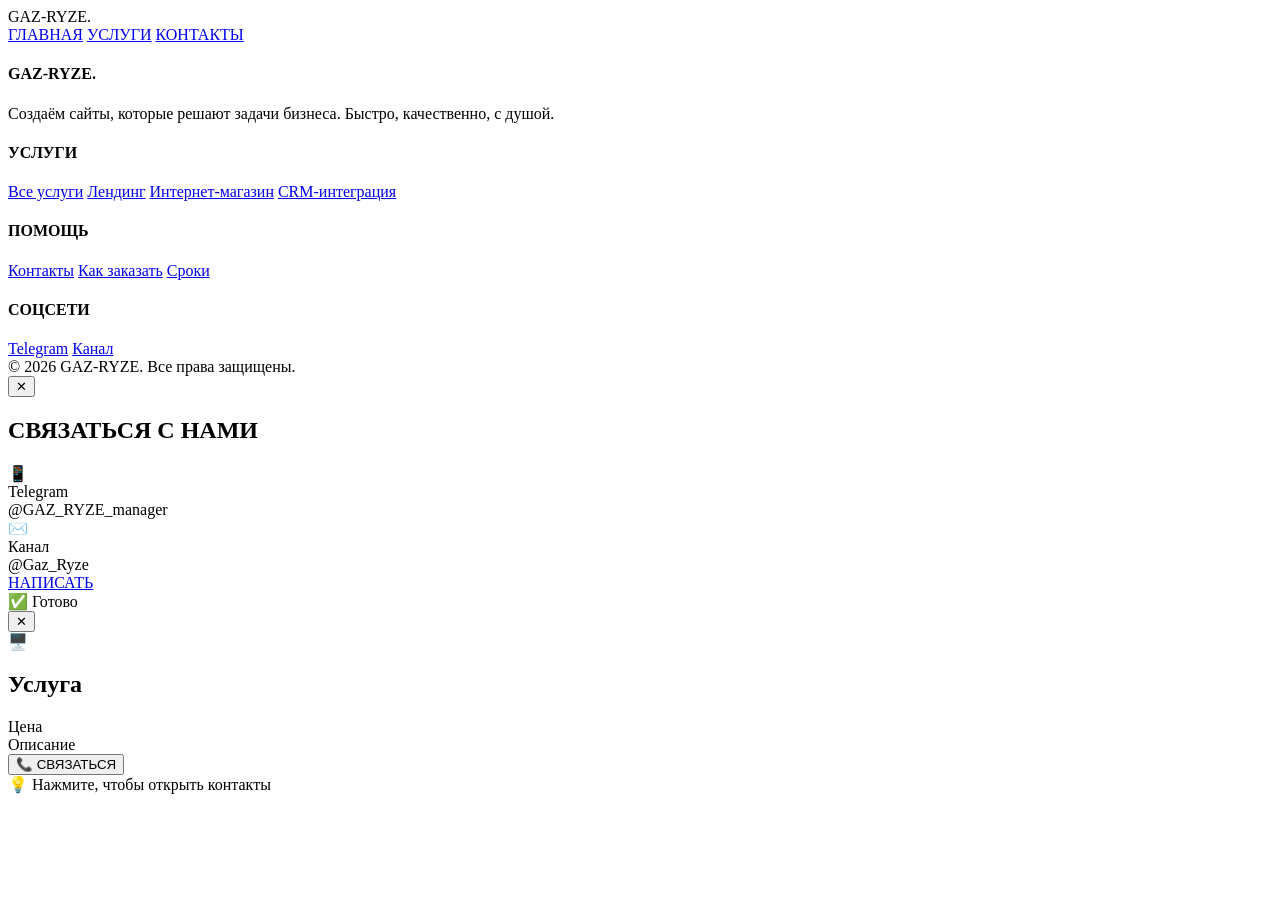
==== commit 50ee2df8: "Update index.html" ====
--- a/index.html
+++ b/index.html
@@ -4,14 +4,11 @@
     <meta charset="UTF-8" />
     <meta name="viewport" content="width=device-width, initial-scale=1.0, user-scalable=yes" />
     <title>GAZ-RYZE — создание сайтов</title>
-    <link rel="stylesheet" href="Style.css" />
+    <link rel="stylesheet" href="style.css" />
 </head>
 <body>
 
     <header class="header">
-        <div class="burger" id="burgerBtn">
-            <span></span><span></span><span></span>
-        </div>
         <div class="logo">GAZ-RYZE<span>.</span></div>
         <nav class="nav-links">
             <a href="#" id="homeLink">ГЛАВНАЯ</a>
@@ -19,8 +16,6 @@
             <a href="#" id="contactsMenuLink">КОНТАКТЫ</a>
         </nav>
     </header>
-
-    <div class="overlay" id="overlayMenu"></div>
 
     <main id="mainContent"></main>
 
@@ -94,6 +89,6 @@
         </div>
     </div>
 
-    <script src="Script.js"></script>
+    <script src="script.js"></script>
 </body>
 </html>
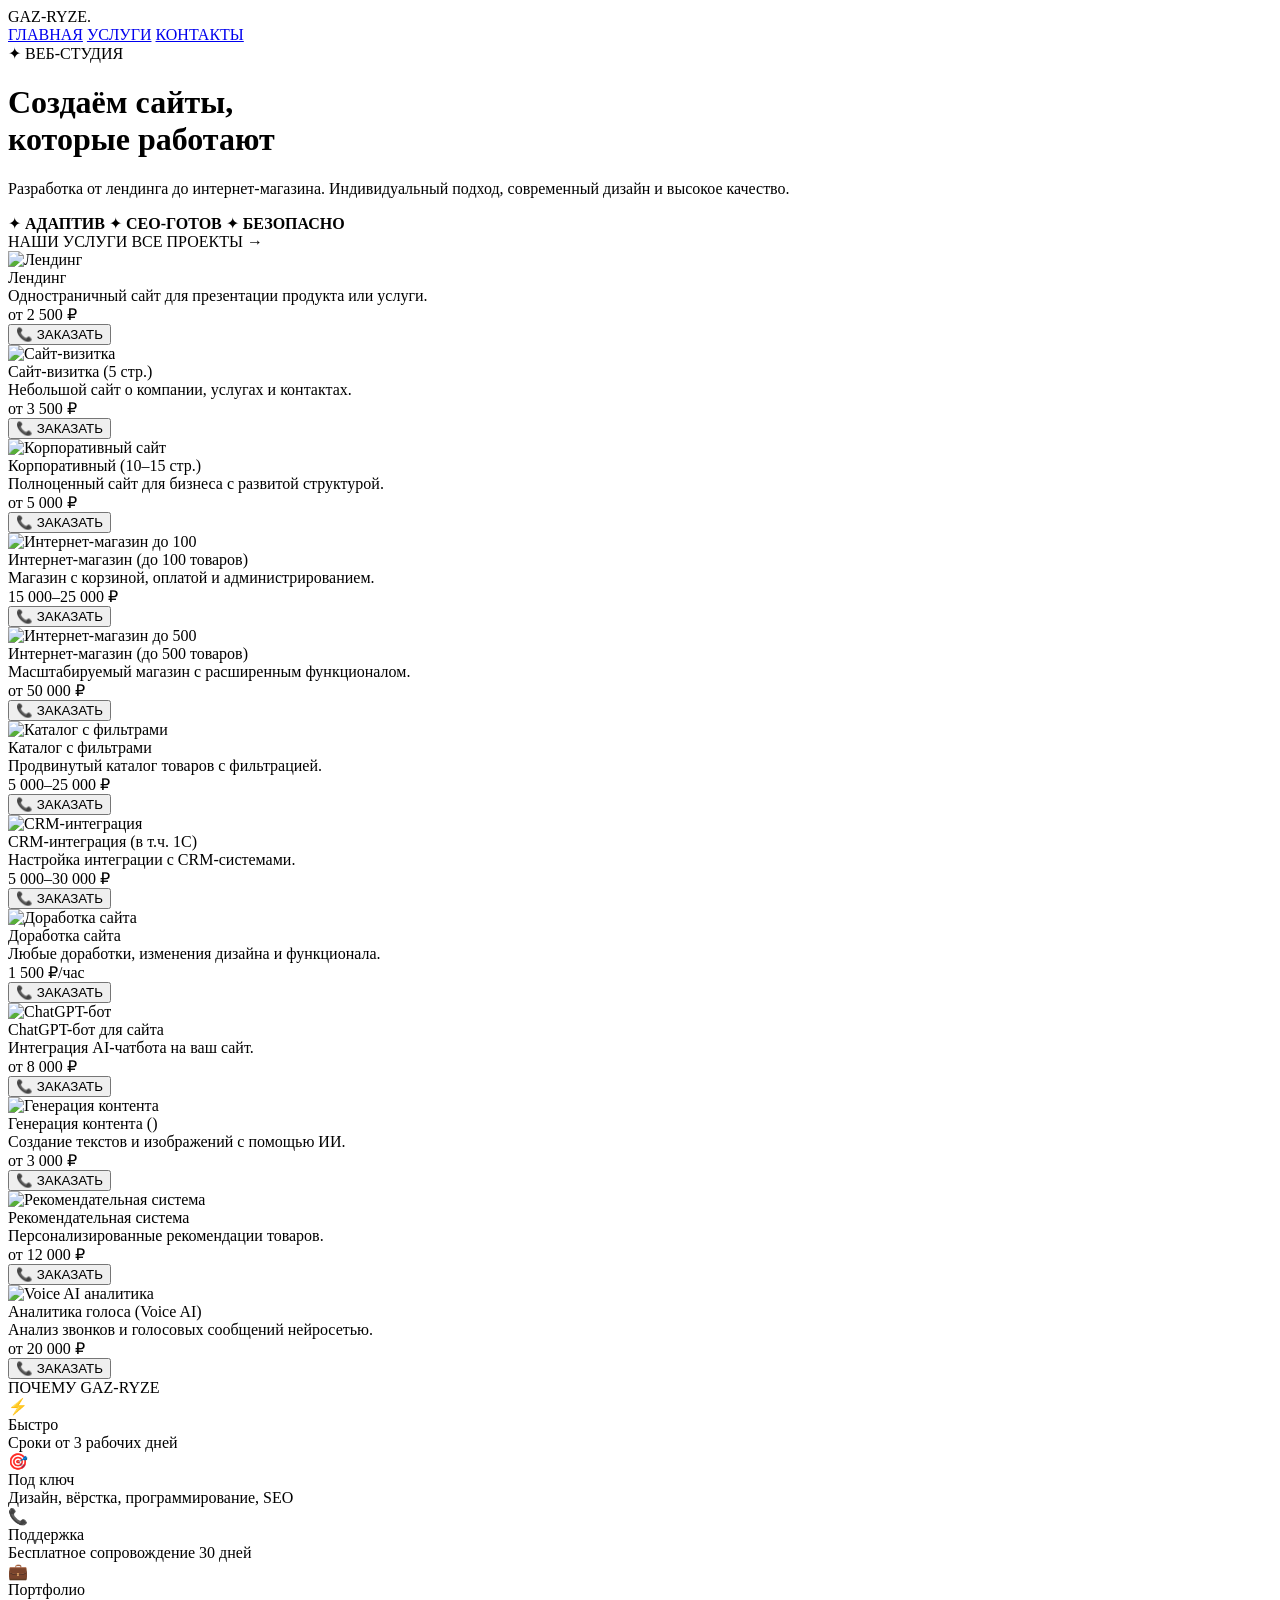
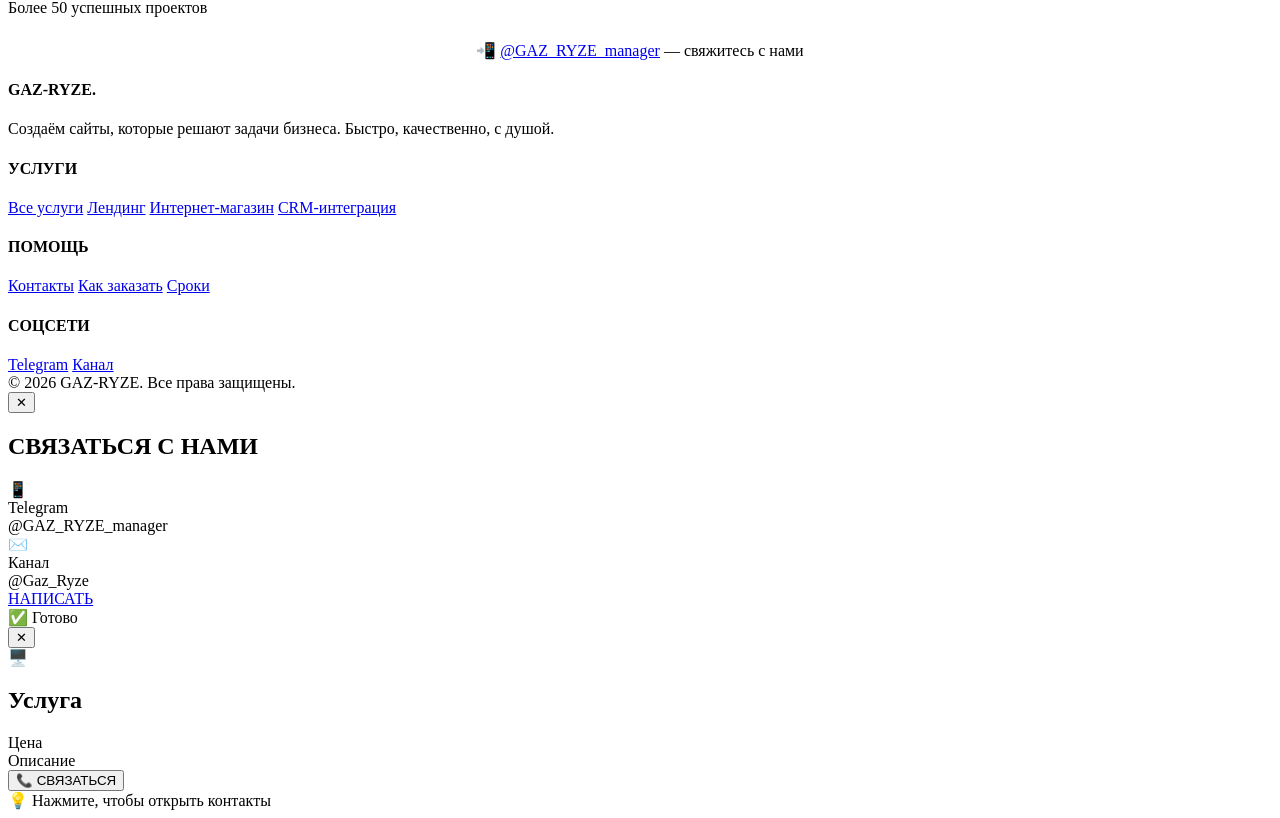
==== commit 8b873d43: "Update index.html" ====
--- a/index.html
+++ b/index.html
@@ -4,7 +4,7 @@
     <meta charset="UTF-8" />
     <meta name="viewport" content="width=device-width, initial-scale=1.0, user-scalable=yes" />
     <title>GAZ-RYZE — создание сайтов</title>
-    <link rel="stylesheet" href="style.css" />
+    <link rel="stylesheet" href="S tyle.css" />
 </head>
 <body>
 
@@ -89,6 +89,6 @@
         </div>
     </div>
 
-    <script src="script.js"></script>
+    <script src="Script.js"></script>
 </body>
 </html>
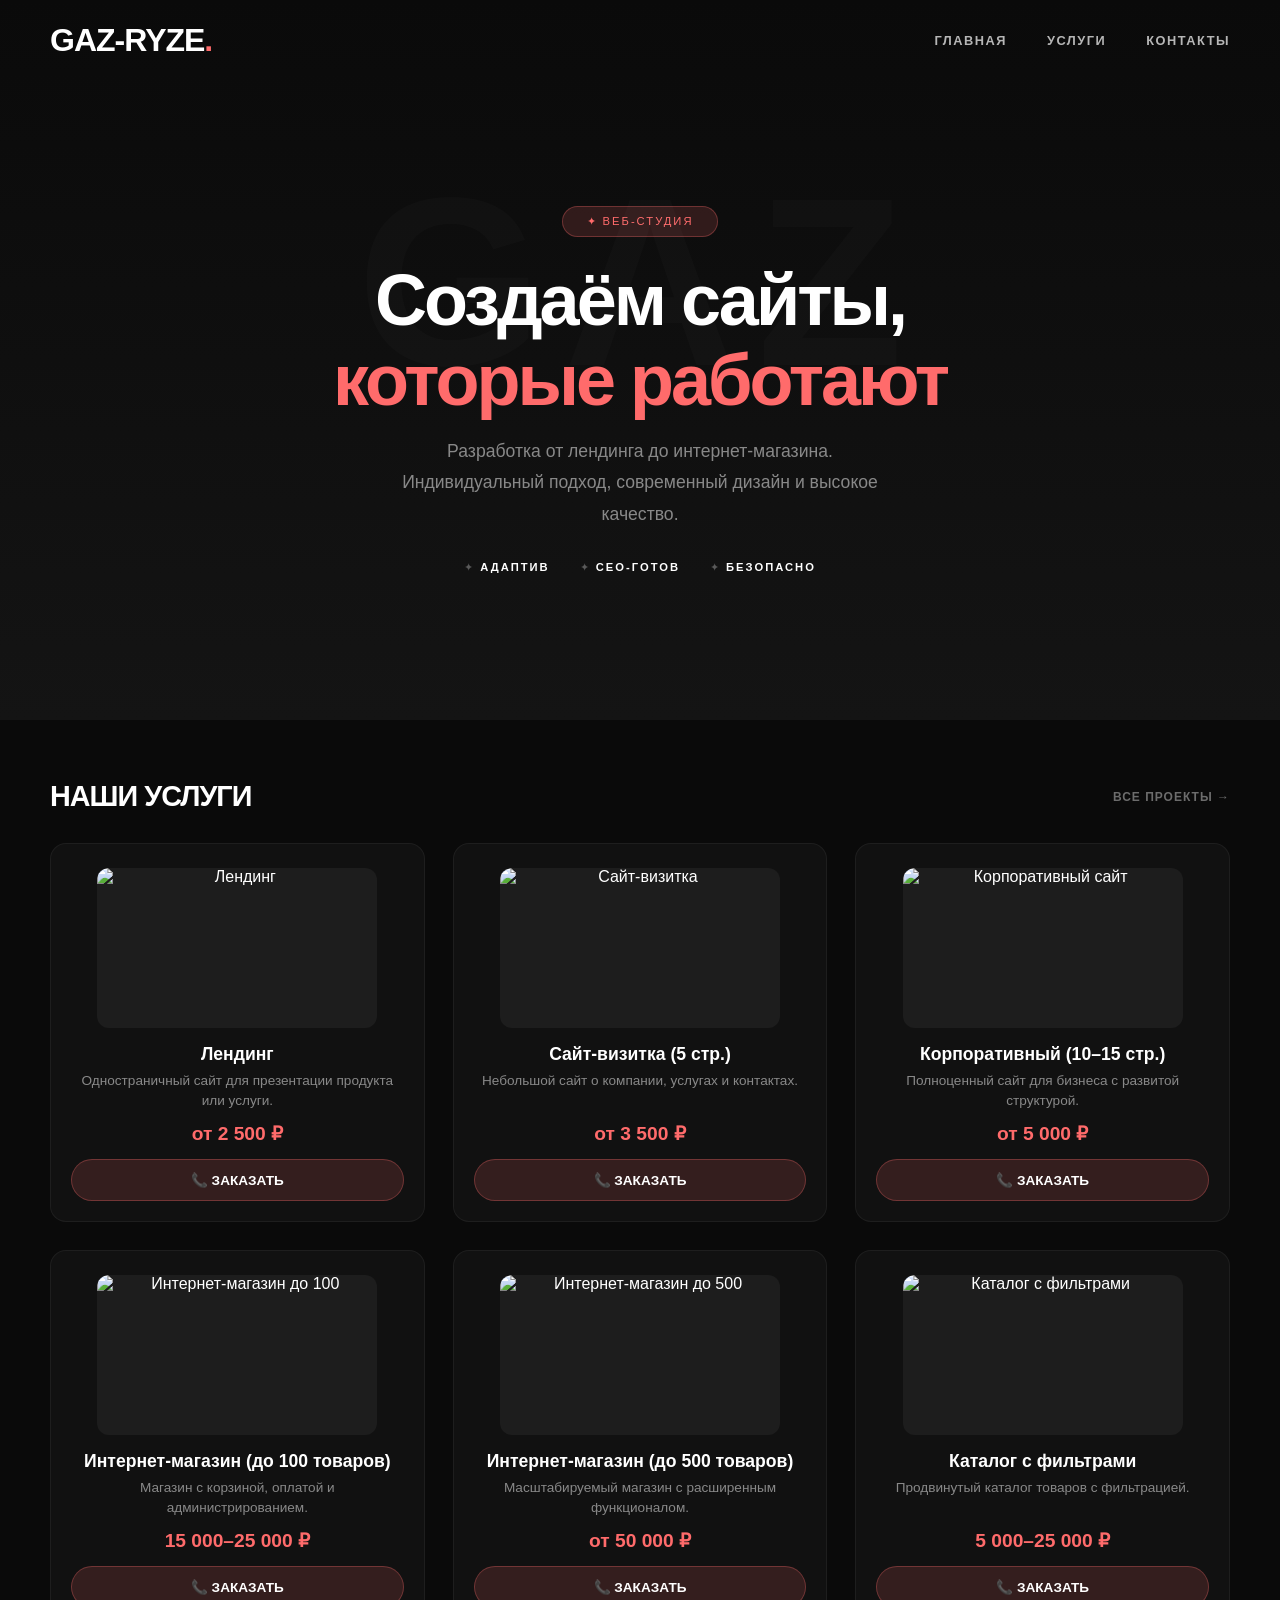
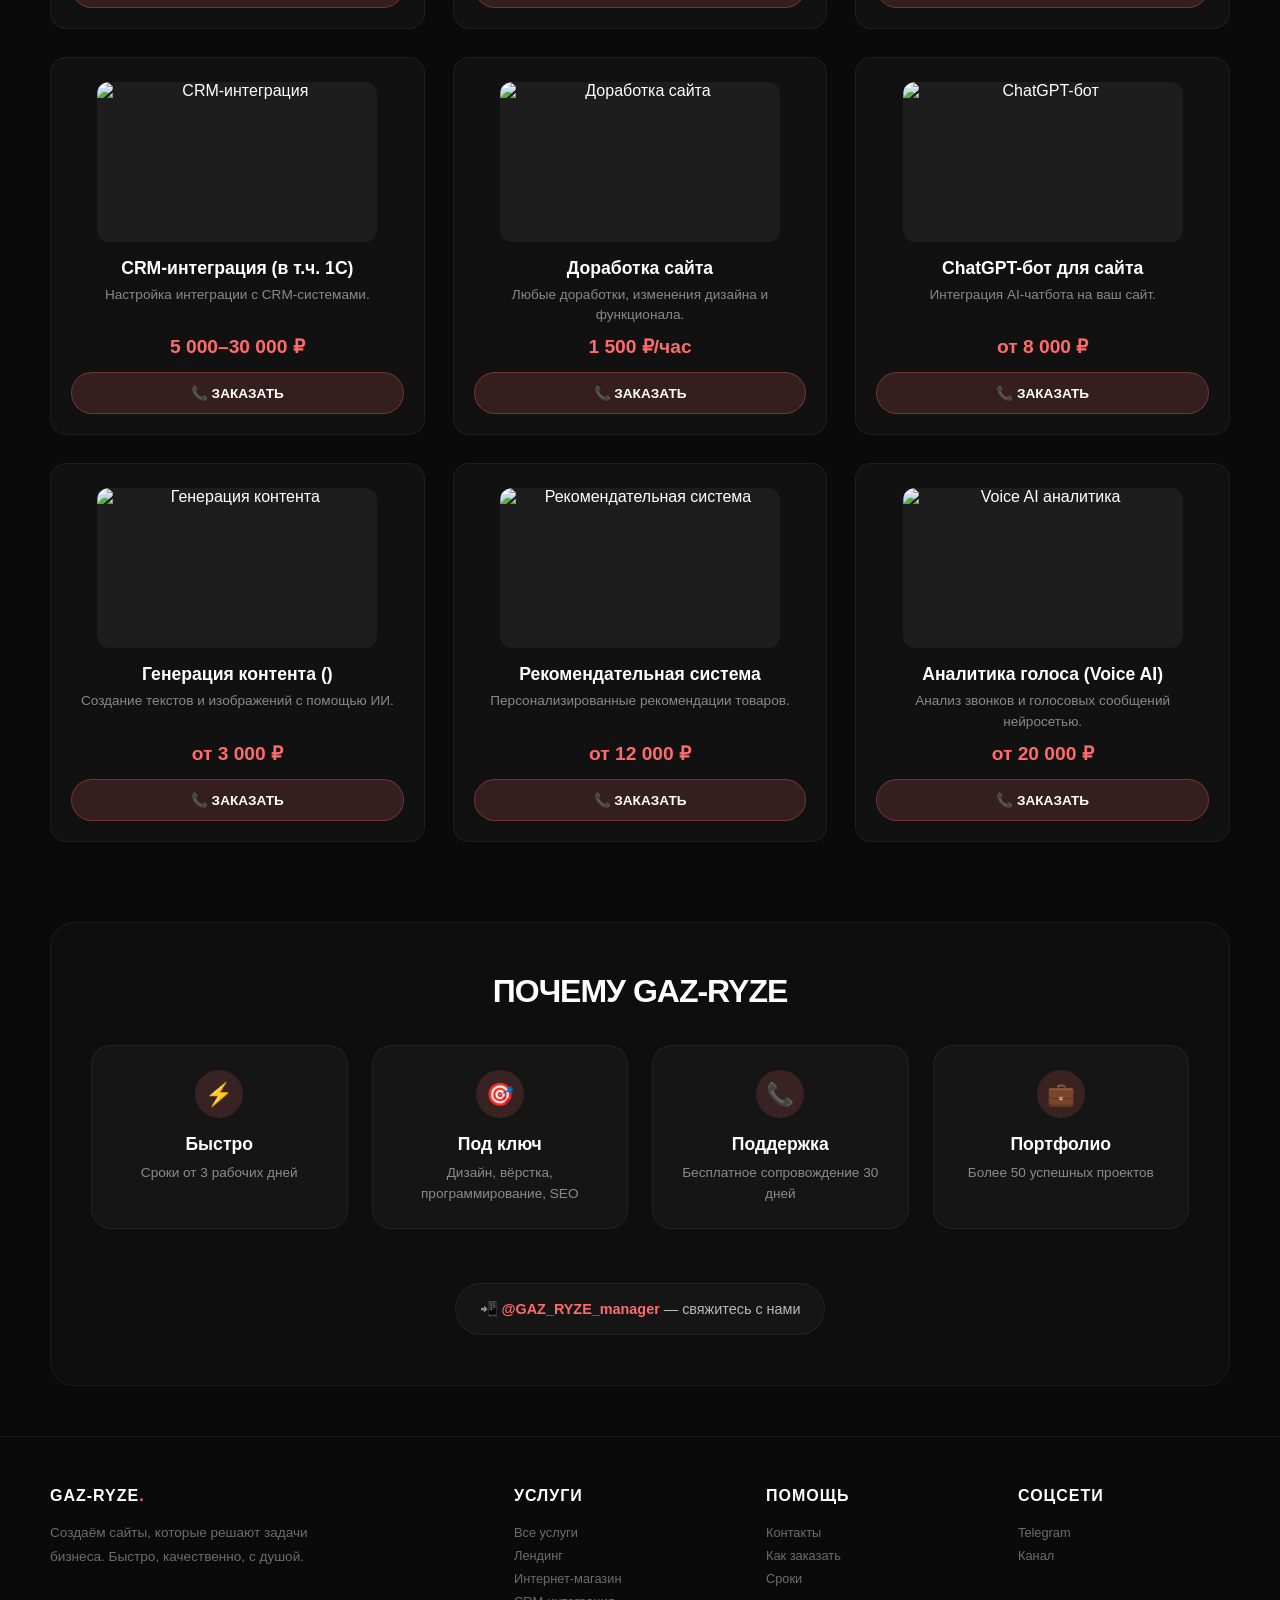
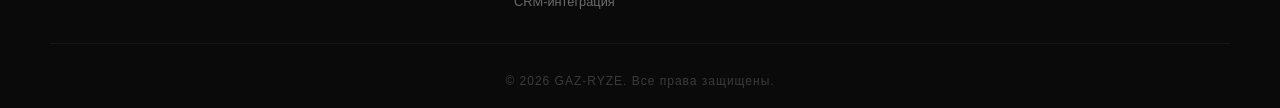
==== commit 574da493: "Update index.html" ====
--- a/index.html
+++ b/index.html
@@ -4,7 +4,7 @@
     <meta charset="UTF-8" />
     <meta name="viewport" content="width=device-width, initial-scale=1.0, user-scalable=yes" />
     <title>GAZ-RYZE — создание сайтов</title>
-    <link rel="stylesheet" href="S tyle.css" />
+    <link rel="stylesheet" href="Style.css" />
 </head>
 <body>
 
--- a/Style.css
+++ b/Style.css
@@ -0,0 +1,822 @@
+* {
+    margin: 0;
+    padding: 0;
+    box-sizing: border-box;
+}
+
+@import url('https://fonts.googleapis.com/css2?family=Inter:wght@300;400;600;700;800;900&display=swap');
+
+body {
+    background: #0a0a0a;
+    font-family: 'Inter', Arial, sans-serif;
+    color: #ffffff;
+}
+
+/* ---------- АНИМАЦИИ ---------- */
+@keyframes fadeInUp {
+    from { opacity: 0; transform: translateY(40px); }
+    to { opacity: 1; transform: translateY(0); }
+}
+@keyframes fadeInScale {
+    from { opacity: 0; transform: scale(0.9); }
+    to { opacity: 1; transform: scale(1); }
+}
+@keyframes float {
+    0%, 100% { transform: translateY(0px); }
+    50% { transform: translateY(-10px); }
+}
+@keyframes glowPulse {
+    0%, 100% { box-shadow: 0 0 20px rgba(255, 107, 107, 0.2); }
+    50% { box-shadow: 0 0 40px rgba(255, 107, 107, 0.4); }
+}
+
+/* ---------- ШАПКА (логотип слева, меню справа) ---------- */
+.header {
+    position: fixed;
+    top: 0;
+    left: 0;
+    width: 100%;
+    padding: 22px 50px;
+    background: transparent;
+    z-index: 100;
+    display: flex;
+    align-items: center;
+    justify-content: space-between;
+    transition: all 0.3s ease;
+}
+.header.scrolled {
+    background: rgba(10, 10, 10, 0.92);
+    backdrop-filter: blur(12px);
+    padding: 14px 50px;
+    border-bottom: 1px solid rgba(255, 255, 255, 0.05);
+}
+
+.header .logo {
+    font-size: 2rem;
+    font-weight: 900;
+    color: white;
+    letter-spacing: -1px;
+    flex-shrink: 0;
+}
+.header .logo span {
+    color: #ff6b6b;
+}
+
+/* ---------- МЕНЮ (справа) ---------- */
+.header .nav-links {
+    display: flex;
+    align-items: center;
+    gap: 40px;
+}
+.header .nav-links a {
+    color: rgba(255, 255, 255, 0.7);
+    text-decoration: none;
+    font-size: 0.8rem;
+    font-weight: 600;
+    letter-spacing: 1.5px;
+    position: relative;
+    transition: 0.3s;
+}
+.header .nav-links a::after {
+    content: '';
+    position: absolute;
+    bottom: -7px;
+    left: 0;
+    width: 0;
+    height: 2px;
+    background: #ff6b6b;
+    transition: 0.3s;
+}
+.header .nav-links a:hover {
+    color: white;
+}
+.header .nav-links a:hover::after {
+    width: 100%;
+}
+
+/* ---------- БУРГЕР СКРЫТ (не используется) ---------- */
+.burger {
+    display: none;
+}
+
+/* ---------- САЙДБАР СКРЫТ (не используется) ---------- */
+.side-menu {
+    display: none;
+}
+.overlay {
+    display: none;
+}
+
+/* ---------- ГЕРОЙ ---------- */
+.hero-section {
+    margin-top: 0;
+    padding: 140px 50px 80px;
+    background: linear-gradient(180deg, #0a0a0a 0%, #141414 100%);
+    text-align: center;
+    position: relative;
+    overflow: hidden;
+    min-height: 80vh;
+    display: flex;
+    flex-direction: column;
+    justify-content: center;
+    align-items: center;
+}
+.hero-section::before {
+    content: 'GAZ';
+    position: absolute;
+    top: 20%;
+    left: 50%;
+    transform: translateX(-50%);
+    font-size: 15rem;
+    font-weight: 900;
+    color: rgba(255, 255, 255, 0.02);
+    letter-spacing: 20px;
+    pointer-events: none;
+}
+.hero-section .hero-badge {
+    display: inline-block;
+    background: rgba(255, 107, 107, 0.15);
+    border: 1px solid rgba(255, 107, 107, 0.3);
+    padding: 8px 24px;
+    border-radius: 30px;
+    font-size: 0.7rem;
+    color: #ff6b6b;
+    letter-spacing: 2px;
+    text-transform: uppercase;
+    margin-bottom: 24px;
+    animation: fadeInUp 0.8s ease;
+}
+.hero-section h1 {
+    font-size: 4.5rem;
+    font-weight: 900;
+    letter-spacing: -3px;
+    margin-bottom: 16px;
+    animation: fadeInUp 0.8s ease 0.1s both;
+    line-height: 1.1;
+}
+.hero-section h1 span {
+    color: #ff6b6b;
+}
+.hero-section p {
+    font-size: 1.1rem;
+    color: rgba(255, 255, 255, 0.5);
+    max-width: 500px;
+    margin: 0 auto 30px;
+    line-height: 1.8;
+    animation: fadeInUp 0.8s ease 0.2s both;
+}
+.hero-section .hero-tags {
+    display: flex;
+    gap: 30px;
+    flex-wrap: wrap;
+    justify-content: center;
+    animation: fadeInUp 0.8s ease 0.3s both;
+}
+.hero-section .hero-tags span {
+    color: rgba(255, 255, 255, 0.3);
+    font-size: 0.7rem;
+    letter-spacing: 2px;
+    text-transform: uppercase;
+}
+.hero-section .hero-tags span strong {
+    color: white;
+}
+
+/* ---------- КАТАЛОГ ---------- */
+.catalog {
+    padding: 60px 50px 80px;
+    background: #0a0a0a;
+}
+.section-title {
+    font-size: 1.8rem;
+    font-weight: 800;
+    margin-bottom: 30px;
+    letter-spacing: -1px;
+    display: flex;
+    align-items: center;
+    justify-content: space-between;
+}
+.section-title .view-all {
+    font-size: 0.75rem;
+    font-weight: 600;
+    color: rgba(255, 255, 255, 0.4);
+    cursor: pointer;
+    transition: 0.3s;
+    letter-spacing: 1px;
+    text-transform: uppercase;
+}
+.section-title .view-all:hover {
+    color: #ff6b6b;
+}
+
+/* ---------- СЕТКА УСЛУГ ---------- */
+.categories-grid {
+    display: grid;
+    grid-template-columns: repeat(auto-fill, minmax(280px, 1fr));
+    gap: 28px;
+    animation: fadeInUp 0.6s ease;
+}
+
+.category-card {
+    background: rgba(255, 255, 255, 0.03);
+    border-radius: 16px;
+    padding: 24px 20px 20px;
+    text-align: center;
+    cursor: pointer;
+    transition: all 0.4s cubic-bezier(0.4, 0, 0.2, 1);
+    border: 1px solid rgba(255, 255, 255, 0.05);
+    display: flex;
+    flex-direction: column;
+    align-items: center;
+    min-height: 340px;
+}
+.category-card:hover {
+    transform: translateY(-8px);
+    background: rgba(255, 107, 107, 0.05);
+    border-color: rgba(255, 107, 107, 0.3);
+    box-shadow: 0 20px 50px rgba(0, 0, 0, 0.4);
+}
+.category-card:active {
+    transform: scale(0.97);
+}
+
+.category-icon {
+    width: 100%;
+    max-width: 280px;
+    height: 160px;
+    margin-bottom: 16px;
+    border-radius: 12px;
+    overflow: hidden;
+    flex-shrink: 0;
+    background: rgba(255, 255, 255, 0.05);
+}
+.category-icon img {
+    width: 100%;
+    height: 100%;
+    object-fit: cover;
+    display: block;
+    transition: transform 0.4s ease;
+}
+.category-card:hover .category-icon img {
+    transform: scale(1.03);
+}
+
+.category-name {
+    font-weight: 700;
+    font-size: 1.1rem;
+    color: white;
+    margin-bottom: 6px;
+}
+
+.service-description {
+    font-size: 0.85rem;
+    color: rgba(255, 255, 255, 0.5);
+    line-height: 1.5;
+    margin-bottom: 10px;
+    flex-grow: 1;
+}
+
+.service-price {
+    font-weight: 700;
+    color: #ff6b6b;
+    font-size: 1.2rem;
+    margin-bottom: 14px;
+}
+
+.view-code-btn {
+    background: rgba(255, 107, 107, 0.15);
+    border: 1px solid rgba(255, 107, 107, 0.3);
+    padding: 12px 20px;
+    border-radius: 30px;
+    font-weight: 600;
+    cursor: pointer;
+    transition: all 0.3s;
+    color: white;
+    width: 100%;
+    font-size: 0.85rem;
+    margin-top: auto;
+}
+.view-code-btn:hover {
+    background: #ff6b6b;
+    border-color: #ff6b6b;
+    transform: scale(1.02);
+}
+.view-code-btn:active {
+    transform: scale(0.97);
+}
+
+/* ---------- ПРЕИМУЩЕСТВА ---------- */
+.order-steps {
+    background: rgba(255, 255, 255, 0.02);
+    border-radius: 24px;
+    margin: 0 50px 50px;
+    padding: 50px 40px;
+    border: 1px solid rgba(255, 255, 255, 0.05);
+}
+.steps-title {
+    font-size: 2rem;
+    font-weight: 800;
+    color: white;
+    text-align: center;
+    margin-bottom: 35px;
+    letter-spacing: -1px;
+}
+.steps-container {
+    display: flex;
+    flex-wrap: wrap;
+    justify-content: center;
+    gap: 24px;
+}
+.step-card {
+    background: rgba(255, 255, 255, 0.03);
+    border-radius: 20px;
+    padding: 24px 20px;
+    flex: 1;
+    min-width: 160px;
+    text-align: center;
+    transition: all 0.4s cubic-bezier(0.4, 0, 0.2, 1);
+    border: 1px solid rgba(255, 255, 255, 0.05);
+}
+.step-card:hover {
+    transform: translateY(-6px);
+    border-color: rgba(255, 107, 107, 0.2);
+    background: rgba(255, 255, 255, 0.05);
+}
+.step-number {
+    width: 48px;
+    height: 48px;
+    background: rgba(255, 107, 107, 0.15);
+    color: #ff6b6b;
+    font-size: 1.4rem;
+    font-weight: 800;
+    border-radius: 50%;
+    display: flex;
+    align-items: center;
+    justify-content: center;
+    margin: 0 auto 16px;
+    transition: 0.3s;
+}
+.step-card:hover .step-number {
+    background: #ff6b6b;
+    color: white;
+    transform: scale(1.1);
+}
+.step-title {
+    font-size: 1.1rem;
+    font-weight: 700;
+    color: white;
+    margin-bottom: 8px;
+}
+.step-desc {
+    font-size: 0.85rem;
+    color: rgba(255, 255, 255, 0.5);
+    line-height: 1.5;
+}
+.bot-contact {
+    margin-top: 30px;
+    text-align: center;
+    background: rgba(255, 255, 255, 0.03);
+    padding: 16px 24px;
+    border-radius: 60px;
+    display: inline-block;
+    width: auto;
+    margin-left: auto;
+    margin-right: auto;
+    border: 1px solid rgba(255, 255, 255, 0.05);
+}
+.bot-contact span {
+    color: rgba(255, 255, 255, 0.7);
+    font-weight: 500;
+    font-size: 0.9rem;
+}
+.bot-contact a {
+    color: #ff6b6b;
+    text-decoration: none;
+    font-weight: 600;
+}
+.bot-contact a:hover {
+    text-decoration: underline;
+}
+
+/* ---------- ПОДВАЛ ---------- */
+footer {
+    background: #0a0a0a;
+    border-top: 1px solid rgba(255, 255, 255, 0.05);
+    padding: 50px 50px 20px;
+}
+.footer-content {
+    display: grid;
+    grid-template-columns: 2fr 1fr 1fr 1fr;
+    gap: 40px;
+    max-width: 1200px;
+    margin: 0 auto;
+}
+.footer-col h4 {
+    font-size: 1rem;
+    font-weight: 700;
+    margin-bottom: 16px;
+    color: white;
+    letter-spacing: 1px;
+}
+.footer-col h4 span {
+    color: #ff6b6b;
+}
+.footer-col p {
+    color: rgba(255, 255, 255, 0.4);
+    font-size: 0.85rem;
+    line-height: 1.8;
+    max-width: 280px;
+}
+.footer-col a {
+    display: block;
+    color: rgba(255, 255, 255, 0.4);
+    text-decoration: none;
+    font-size: 0.8rem;
+    padding: 4px 0;
+    transition: 0.3s;
+}
+.footer-col a:hover {
+    color: #ff6b6b;
+    padding-left: 4px;
+}
+.footer-bottom {
+    text-align: center;
+    padding-top: 30px;
+    margin-top: 30px;
+    border-top: 1px solid rgba(255, 255, 255, 0.05);
+    color: rgba(255, 255, 255, 0.2);
+    font-size: 0.75rem;
+    letter-spacing: 1px;
+}
+
+/* ---------- МОДАЛКИ ---------- */
+.contacts-modal {
+    position: fixed;
+    top: 0;
+    left: 0;
+    width: 100%;
+    height: 100%;
+    background: rgba(0, 0, 0, 0.8);
+    backdrop-filter: blur(12px);
+    z-index: 300;
+    display: flex;
+    align-items: center;
+    justify-content: center;
+    opacity: 0;
+    visibility: hidden;
+    transition: 0.3s;
+}
+.contacts-modal.active {
+    opacity: 1;
+    visibility: visible;
+}
+.contacts-card {
+    background: #141414;
+    width: 90%;
+    max-width: 440px;
+    border-radius: 24px;
+    padding: 35px 30px 30px;
+    text-align: center;
+    transform: scale(0.9);
+    transition: 0.3s cubic-bezier(0.4, 0, 0.2, 1);
+    position: relative;
+    border: 1px solid rgba(255, 255, 255, 0.05);
+}
+.contacts-modal.active .contacts-card {
+    transform: scale(1);
+}
+.close-contacts {
+    position: absolute;
+    top: 16px;
+    right: 20px;
+    background: none;
+    border: none;
+    font-size: 1.4rem;
+    cursor: pointer;
+    color: rgba(255, 255, 255, 0.3);
+    transition: 0.3s;
+}
+.close-contacts:hover {
+    color: #ff6b6b;
+    transform: rotate(90deg);
+}
+.contact-detail {
+    background: rgba(255, 255, 255, 0.03);
+    border-radius: 16px;
+    padding: 14px 18px;
+    margin: 12px 0;
+    display: flex;
+    align-items: center;
+    gap: 14px;
+    border: 1px solid rgba(255, 255, 255, 0.05);
+}
+.contact-icon {
+    font-size: 24px;
+}
+.contact-info {
+    text-align: left;
+    flex: 1;
+}
+.contact-label {
+    font-size: 0.65rem;
+    color: rgba(255, 255, 255, 0.3);
+    text-transform: uppercase;
+    letter-spacing: 1px;
+}
+.contact-value {
+    color: white;
+    font-weight: 600;
+}
+.contacts-telegram-btn {
+    display: inline-block;
+    margin-top: 18px;
+    background: #ff6b6b;
+    color: #0a0a0a;
+    padding: 14px 30px;
+    border-radius: 30px;
+    text-decoration: none;
+    font-weight: 700;
+    transition: 0.3s;
+    letter-spacing: 1px;
+    font-size: 0.85rem;
+}
+.contacts-telegram-btn:hover {
+    transform: scale(1.03);
+    box-shadow: 0 8px 30px rgba(255, 107, 107, 0.3);
+}
+
+.product-code-modal {
+    position: fixed;
+    top: 0;
+    left: 0;
+    width: 100%;
+    height: 100%;
+    background: rgba(0, 0, 0, 0.85);
+    backdrop-filter: blur(16px);
+    z-index: 500;
+    display: flex;
+    align-items: center;
+    justify-content: center;
+    opacity: 0;
+    visibility: hidden;
+    transition: 0.3s;
+}
+.product-code-modal.active {
+    opacity: 1;
+    visibility: visible;
+}
+.product-code-card {
+    background: #141414;
+    width: 90%;
+    max-width: 420px;
+    border-radius: 24px;
+    padding: 35px 30px 30px;
+    text-align: center;
+    transform: scale(0.9) rotate(-2deg);
+    transition: 0.4s cubic-bezier(0.34, 1.56, 0.64, 1);
+    position: relative;
+    border: 1px solid rgba(255, 255, 255, 0.05);
+}
+.product-code-modal.active .product-code-card {
+    transform: scale(1) rotate(0deg);
+}
+.close-code-btn {
+    position: absolute;
+    top: 16px;
+    right: 20px;
+    background: none;
+    border: none;
+    font-size: 1.4rem;
+    cursor: pointer;
+    color: rgba(255, 255, 255, 0.3);
+    transition: 0.3s;
+}
+.close-code-btn:hover {
+    color: #ff6b6b;
+    transform: rotate(90deg);
+}
+.code-icon {
+    font-size: 3.5rem;
+    margin-bottom: 8px;
+}
+.code-icon img {
+    width: 80px;
+    height: 50px;
+    object-fit: cover;
+    border-radius: 8px;
+}
+.product-code-card h2 {
+    font-size: 1.5rem;
+    font-weight: 800;
+    color: white;
+    margin-bottom: 12px;
+    letter-spacing: -1px;
+}
+.code-display {
+    font-size: 2rem;
+    font-weight: 800;
+    font-family: 'Courier New', monospace;
+    color: #ff6b6b;
+    background: rgba(255, 255, 255, 0.03);
+    padding: 20px;
+    border-radius: 14px;
+    letter-spacing: 4px;
+    margin: 12px 0;
+    border: 1px solid rgba(255, 107, 107, 0.2);
+}
+.product-info {
+    color: rgba(255, 255, 255, 0.5);
+    font-size: 0.95rem;
+    margin-bottom: 16px;
+    line-height: 1.6;
+}
+.copy-code-btn {
+    background: #ff6b6b;
+    color: #0a0a0a;
+    border: none;
+    font-weight: 700;
+    padding: 14px 30px;
+    border-radius: 30px;
+    cursor: pointer;
+    transition: 0.3s;
+    font-size: 0.85rem;
+    width: 100%;
+    letter-spacing: 1px;
+}
+.copy-code-btn:hover {
+    transform: scale(1.02);
+    box-shadow: 0 8px 30px rgba(255, 107, 107, 0.3);
+}
+.copy-code-btn:active {
+    transform: scale(0.97);
+}
+.code-hint {
+    color: rgba(255, 255, 255, 0.3);
+    font-size: 0.75rem;
+    margin-top: 14px;
+    padding-top: 14px;
+    border-top: 1px solid rgba(255, 255, 255, 0.05);
+}
+
+/* ---------- УВЕДОМЛЕНИЕ ---------- */
+.sync-notice {
+    position: fixed;
+    bottom: 30px;
+    left: 50%;
+    transform: translateX(-50%) translateY(20px);
+    background: rgba(255, 107, 107, 0.9);
+    color: #0a0a0a;
+    padding: 12px 24px;
+    border-radius: 30px;
+    font-size: 0.85rem;
+    font-weight: 600;
+    opacity: 0;
+    transition: 0.4s cubic-bezier(0.4, 0, 0.2, 1);
+    pointer-events: none;
+    z-index: 100;
+    box-shadow: 0 8px 30px rgba(255, 107, 107, 0.3);
+}
+.sync-notice.show {
+    opacity: 1;
+    transform: translateX(-50%) translateY(0);
+}
+
+/* ---------- АДАПТИВ ---------- */
+@media (max-width: 992px) {
+    .footer-content {
+        grid-template-columns: 1fr 1fr;
+        gap: 30px;
+    }
+    .hero-section h1 {
+        font-size: 3.5rem;
+    }
+    .hero-section::before {
+        font-size: 10rem;
+    }
+}
+
+@media (max-width: 768px) {
+    .header {
+        padding: 16px 20px;
+        gap: 25px;
+    }
+    .header.scrolled {
+        padding: 12px 20px;
+    }
+    .header .logo {
+        font-size: 1.5rem;
+    }
+    /* На мобилках меню становится компактнее */
+    .header .nav-links {
+        gap: 20px;
+    }
+    .header .nav-links a {
+        font-size: 0.7rem;
+        letter-spacing: 1px;
+    }
+    .hero-section {
+        padding: 120px 20px 60px;
+        min-height: 70vh;
+    }
+    .hero-section h1 {
+        font-size: 2.5rem;
+        letter-spacing: -2px;
+    }
+    .hero-section::before {
+        font-size: 6rem;
+        letter-spacing: 10px;
+    }
+    .hero-section .hero-tags {
+        gap: 16px;
+    }
+    .catalog {
+        padding: 40px 16px 60px;
+    }
+    .categories-grid {
+        grid-template-columns: repeat(auto-fill, minmax(220px, 1fr));
+        gap: 16px;
+    }
+    .category-card {
+        min-height: 300px;
+        padding: 20px 14px;
+    }
+    .category-icon {
+        height: 130px;
+    }
+    .order-steps {
+        margin: 0 16px 30px;
+        padding: 30px 16px;
+    }
+    .steps-title {
+        font-size: 1.4rem;
+    }
+    .step-card {
+        min-width: 130px;
+        padding: 18px 14px;
+    }
+    .footer-content {
+        grid-template-columns: 1fr;
+        gap: 24px;
+        text-align: center;
+    }
+    .footer-col p {
+        max-width: 100%;
+    }
+    footer {
+        padding: 30px 20px 16px;
+    }
+    .section-title {
+        font-size: 1.4rem;
+    }
+    .product-code-card {
+        padding: 25px 20px;
+    }
+    .code-display {
+        font-size: 1.4rem;
+        padding: 14px;
+        letter-spacing: 2px;
+    }
+    .contacts-card {
+        padding: 28px 20px 24px;
+    }
+}
+
+@media (max-width: 480px) {
+    .header {
+        padding: 14px 16px;
+        gap: 18px;
+    }
+    .header .logo {
+        font-size: 1.3rem;
+    }
+    .header .nav-links {
+        gap: 14px;
+    }
+    .header .nav-links a {
+        font-size: 0.6rem;
+        letter-spacing: 0.5px;
+    }
+    .categories-grid {
+        grid-template-columns: 1fr 1fr;
+        gap: 12px;
+    }
+    .category-card {
+        min-height: 270px;
+        padding: 16px 12px;
+    }
+    .category-icon {
+        height: 100px;
+    }
+    .category-name {
+        font-size: 0.95rem;
+    }
+    .service-description {
+        font-size: 0.75rem;
+    }
+    .service-price {
+        font-size: 1rem;
+    }
+    .hero-section h1 {
+        font-size: 2rem;
+    }
+    }
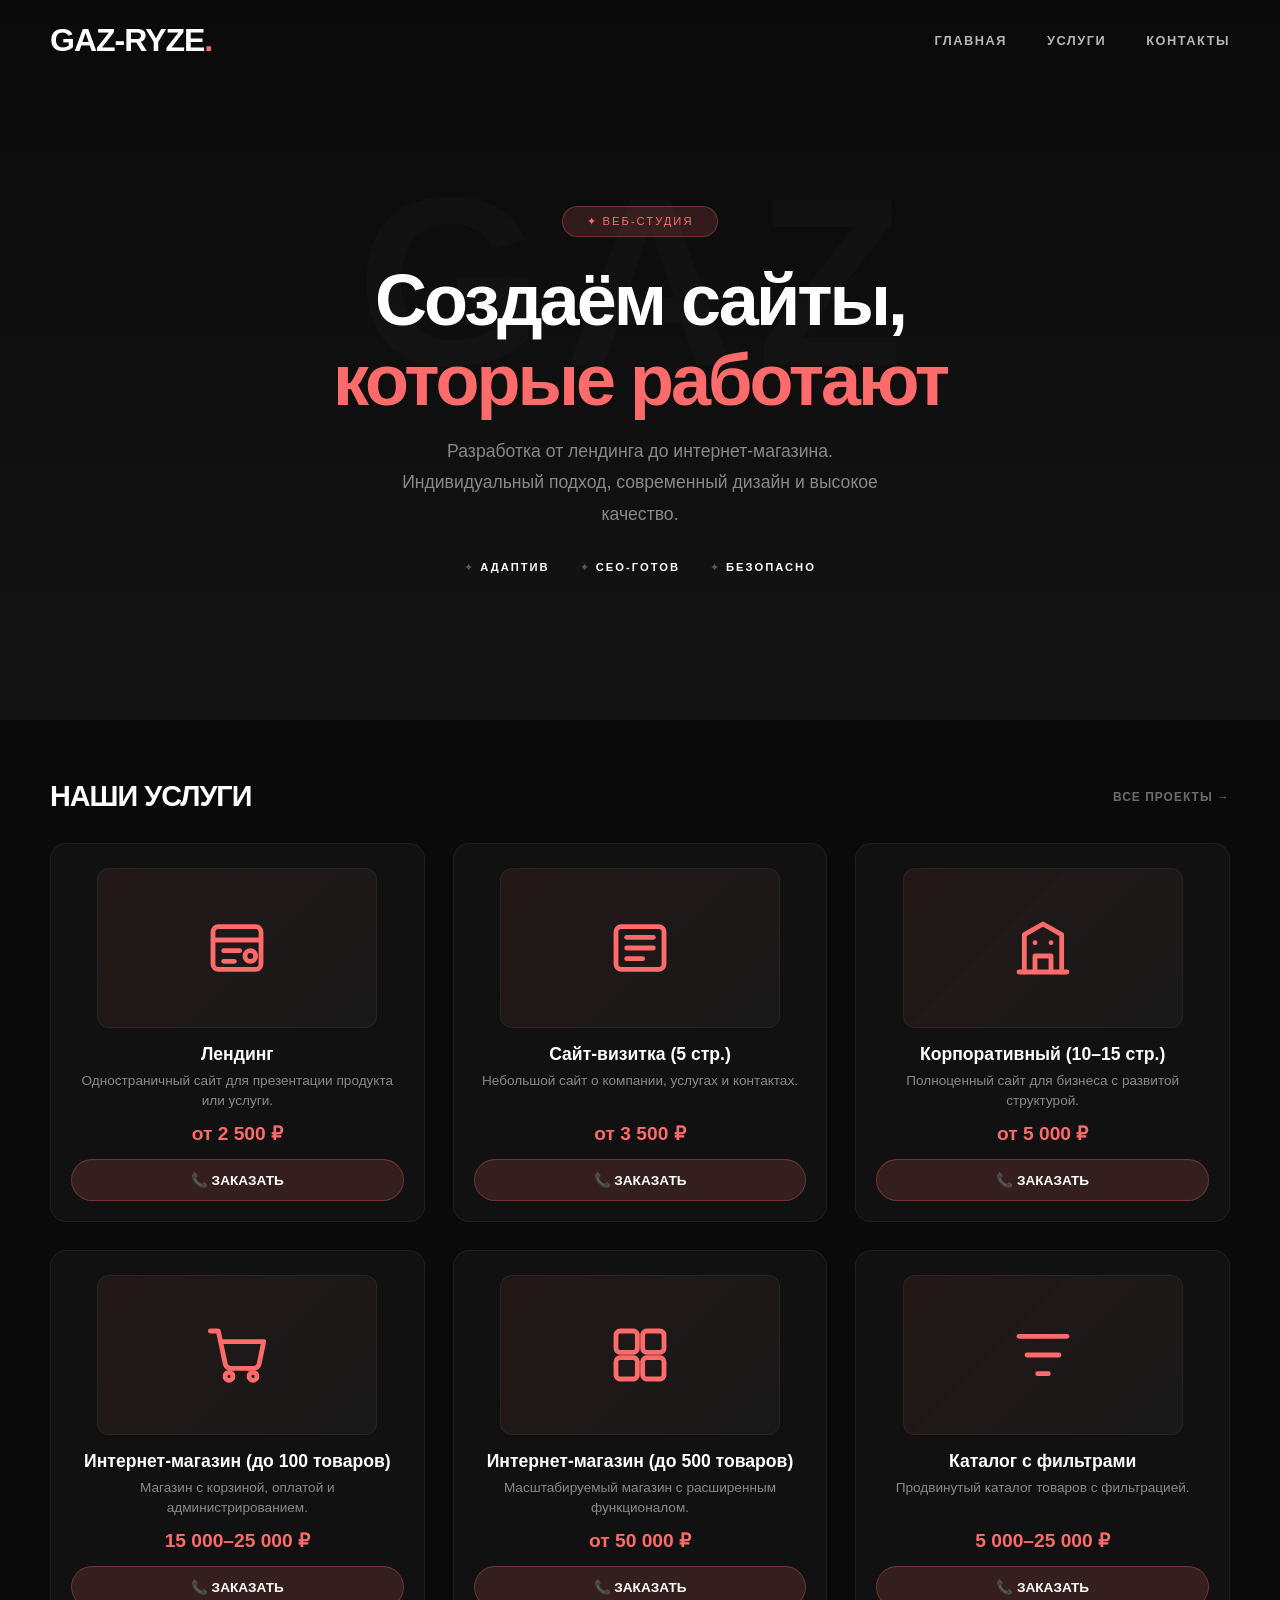
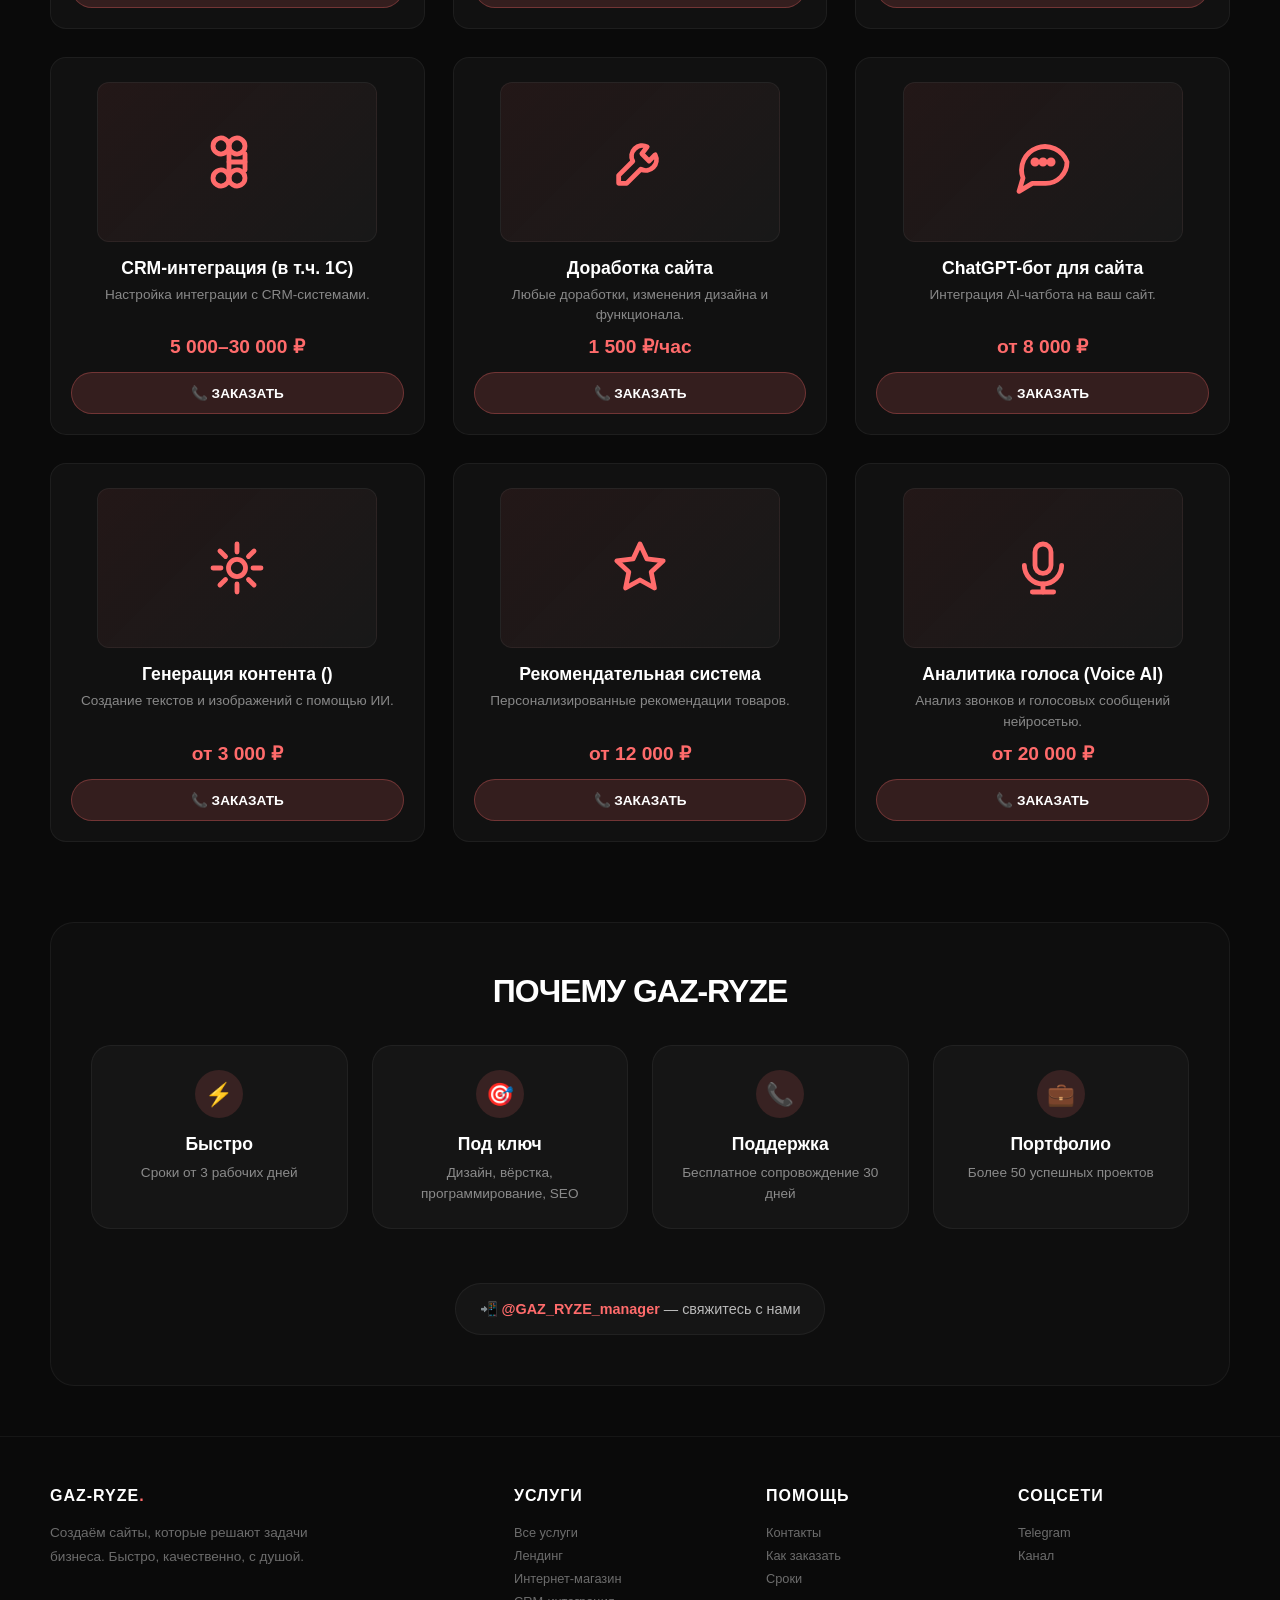
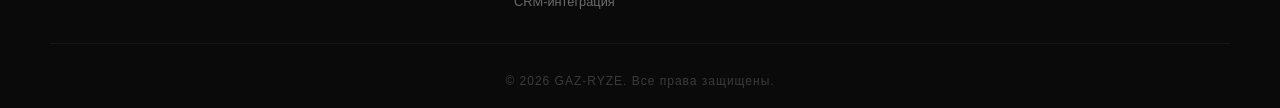
==== commit decaf63b: "Update index.html" ====
--- a/index.html
+++ b/index.html
@@ -3,7 +3,7 @@
 <head>
     <meta charset="UTF-8" />
     <meta name="viewport" content="width=device-width, initial-scale=1.0, user-scalable=yes" />
-    <title>GAZ-RYZE — создание сайтов</title>
+    <title>GAZ-RYZE — It услуг для бизнеса</title>
     <link rel="stylesheet" href="Style.css" />
 </head>
 <body>
@@ -84,7 +84,7 @@
             <h2 id="serviceName">Услуга</h2>
             <div class="code-display" id="productCodeDisplay">Цена</div>
             <div class="product-info" id="productInfoDisplay">Описание</div>
-            <button class="copy-code-btn" id="copyCodeBtn">📞 СВЯЗАТЬСЯ</button>
+            <button class="copy-code-btn" id="copyCodeBtn"> СВЯЗАТЬСЯ</button>
             <div class="code-hint">💡 Нажмите, чтобы открыть контакты</div>
         </div>
     </div>
--- a/Style.css
+++ b/Style.css
@@ -28,6 +28,10 @@
 @keyframes glowPulse {
     0%, 100% { box-shadow: 0 0 20px rgba(255, 107, 107, 0.2); }
     50% { box-shadow: 0 0 40px rgba(255, 107, 107, 0.4); }
+}
+@keyframes iconFadeIn {
+    from { opacity: 0; transform: scale(0.6) rotate(-8deg); }
+    to   { opacity: 1; transform: scale(1) rotate(0deg); }
 }
 
 /* ---------- ШАПКА (логотип слева, меню справа) ---------- */
@@ -246,19 +250,29 @@
     height: 160px;
     margin-bottom: 16px;
     border-radius: 12px;
-    overflow: hidden;
     flex-shrink: 0;
-    background: rgba(255, 255, 255, 0.05);
-}
-.category-icon img {
-    width: 100%;
-    height: 100%;
-    object-fit: cover;
+    background: linear-gradient(135deg, rgba(255, 107, 107, 0.08), rgba(255, 255, 255, 0.03));
+    border: 1px solid rgba(255, 255, 255, 0.05);
+    display: flex;
+    align-items: center;
+    justify-content: center;
+    transition: all 0.4s ease;
+}
+.category-icon svg {
+    width: 64px;
+    height: 64px;
+    color: #ff6b6b;
     display: block;
-    transition: transform 0.4s ease;
-}
-.category-card:hover .category-icon img {
-    transform: scale(1.03);
+    animation: iconFadeIn 0.5s ease both;
+    transition: transform 0.4s ease, filter 0.4s ease;
+}
+.category-card:hover .category-icon {
+    border-color: rgba(255, 107, 107, 0.3);
+    background: linear-gradient(135deg, rgba(255, 107, 107, 0.15), rgba(255, 255, 255, 0.05));
+}
+.category-card:hover .category-icon svg {
+    transform: scale(1.1);
+    filter: drop-shadow(0 0 12px rgba(255, 107, 107, 0.5));
 }
 
 .category-name {
@@ -596,14 +610,21 @@
     transform: rotate(90deg);
 }
 .code-icon {
-    font-size: 3.5rem;
-    margin-bottom: 8px;
-}
-.code-icon img {
-    width: 80px;
-    height: 50px;
-    object-fit: cover;
-    border-radius: 8px;
+    display: flex;
+    align-items: center;
+    justify-content: center;
+    width: 88px;
+    height: 88px;
+    margin: 0 auto 16px;
+    border-radius: 50%;
+    background: linear-gradient(135deg, rgba(255, 107, 107, 0.15), rgba(255, 255, 255, 0.03));
+    border: 1px solid rgba(255, 107, 107, 0.25);
+}
+.code-icon svg {
+    width: 44px;
+    height: 44px;
+    color: #ff6b6b;
+    display: block;
 }
 .product-code-card h2 {
     font-size: 1.5rem;
@@ -706,7 +727,6 @@
     .header .logo {
         font-size: 1.5rem;
     }
-    /* На мобилках меню становится компактнее */
     .header .nav-links {
         gap: 20px;
     }
@@ -742,6 +762,10 @@
     }
     .category-icon {
         height: 130px;
+    }
+    .category-icon svg {
+        width: 52px;
+        height: 52px;
     }
     .order-steps {
         margin: 0 16px 30px;
@@ -807,6 +831,10 @@
     .category-icon {
         height: 100px;
     }
+    .category-icon svg {
+        width: 40px;
+        height: 40px;
+    }
     .category-name {
         font-size: 0.95rem;
     }
@@ -819,4 +847,12 @@
     .hero-section h1 {
         font-size: 2rem;
     }
-    }
+    .code-icon {
+        width: 72px;
+        height: 72px;
+    }
+    .code-icon svg {
+        width: 36px;
+        height: 36px;
+    }
+}
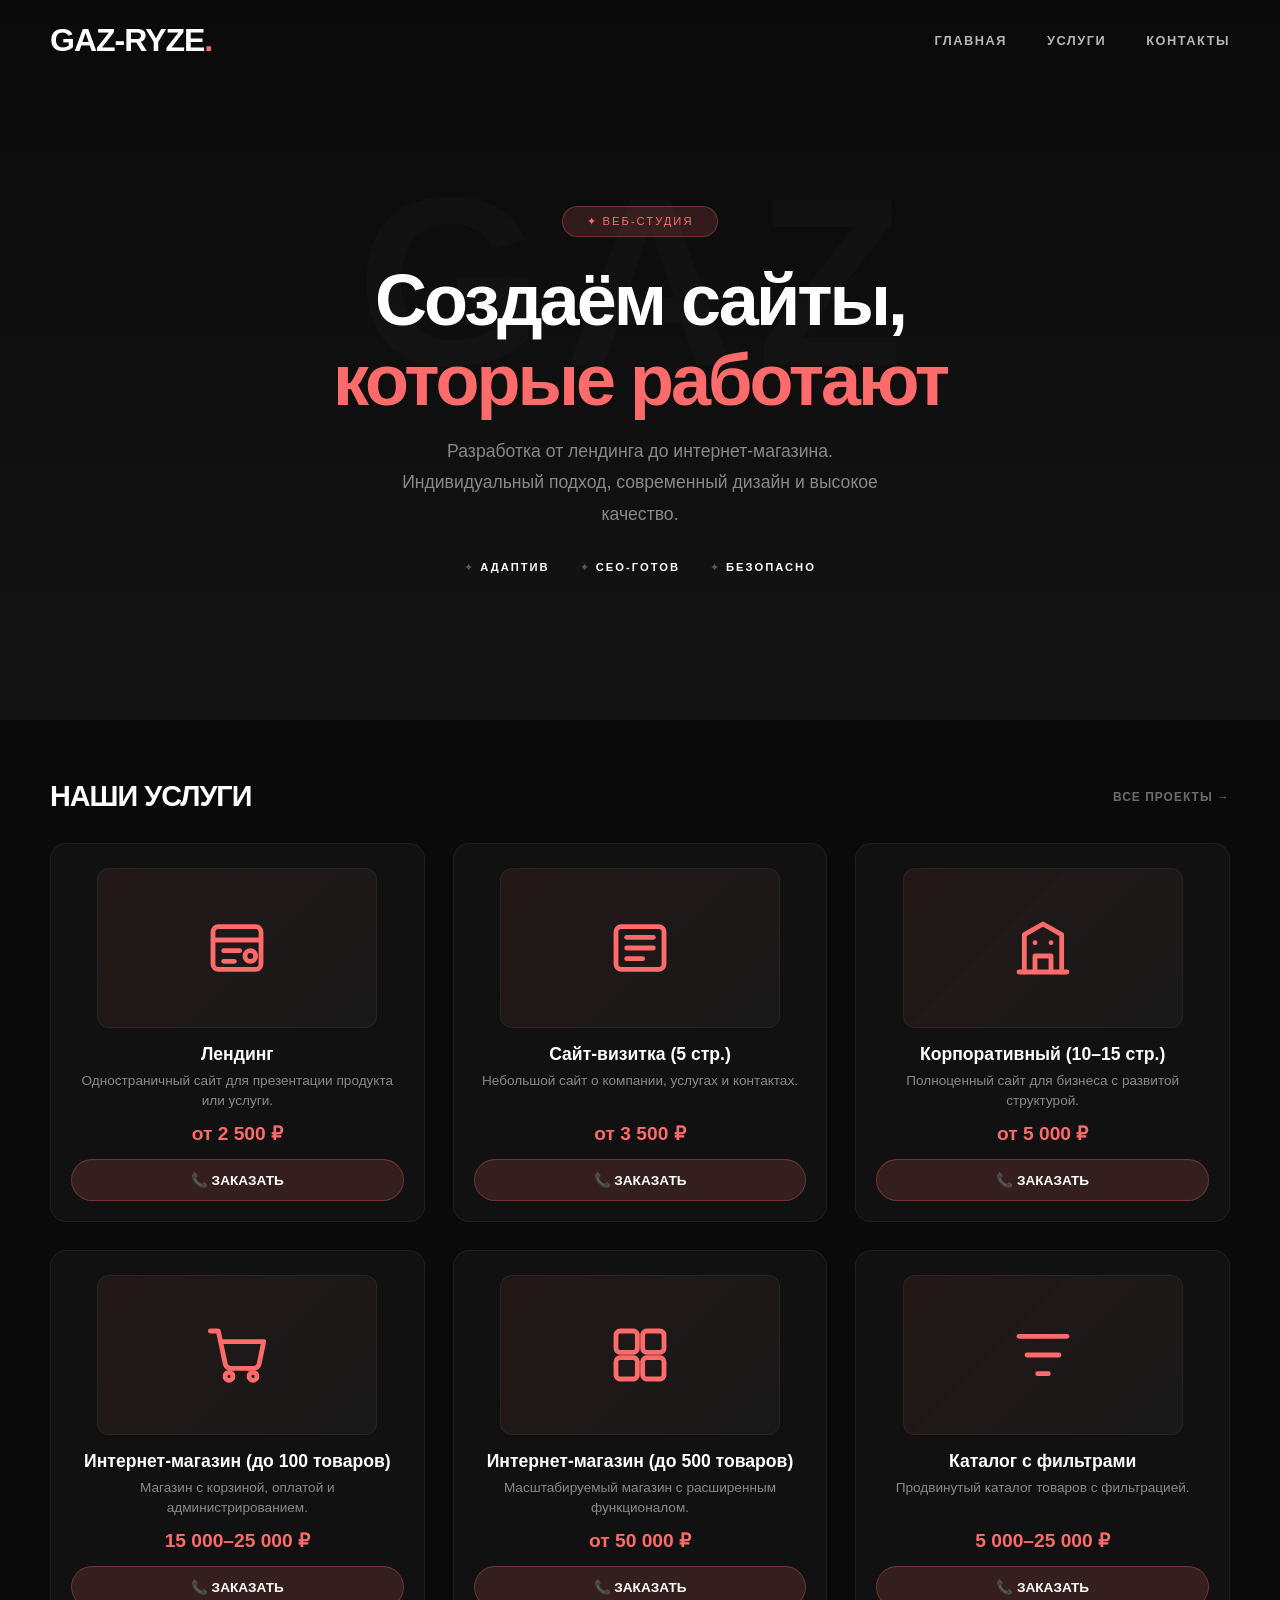
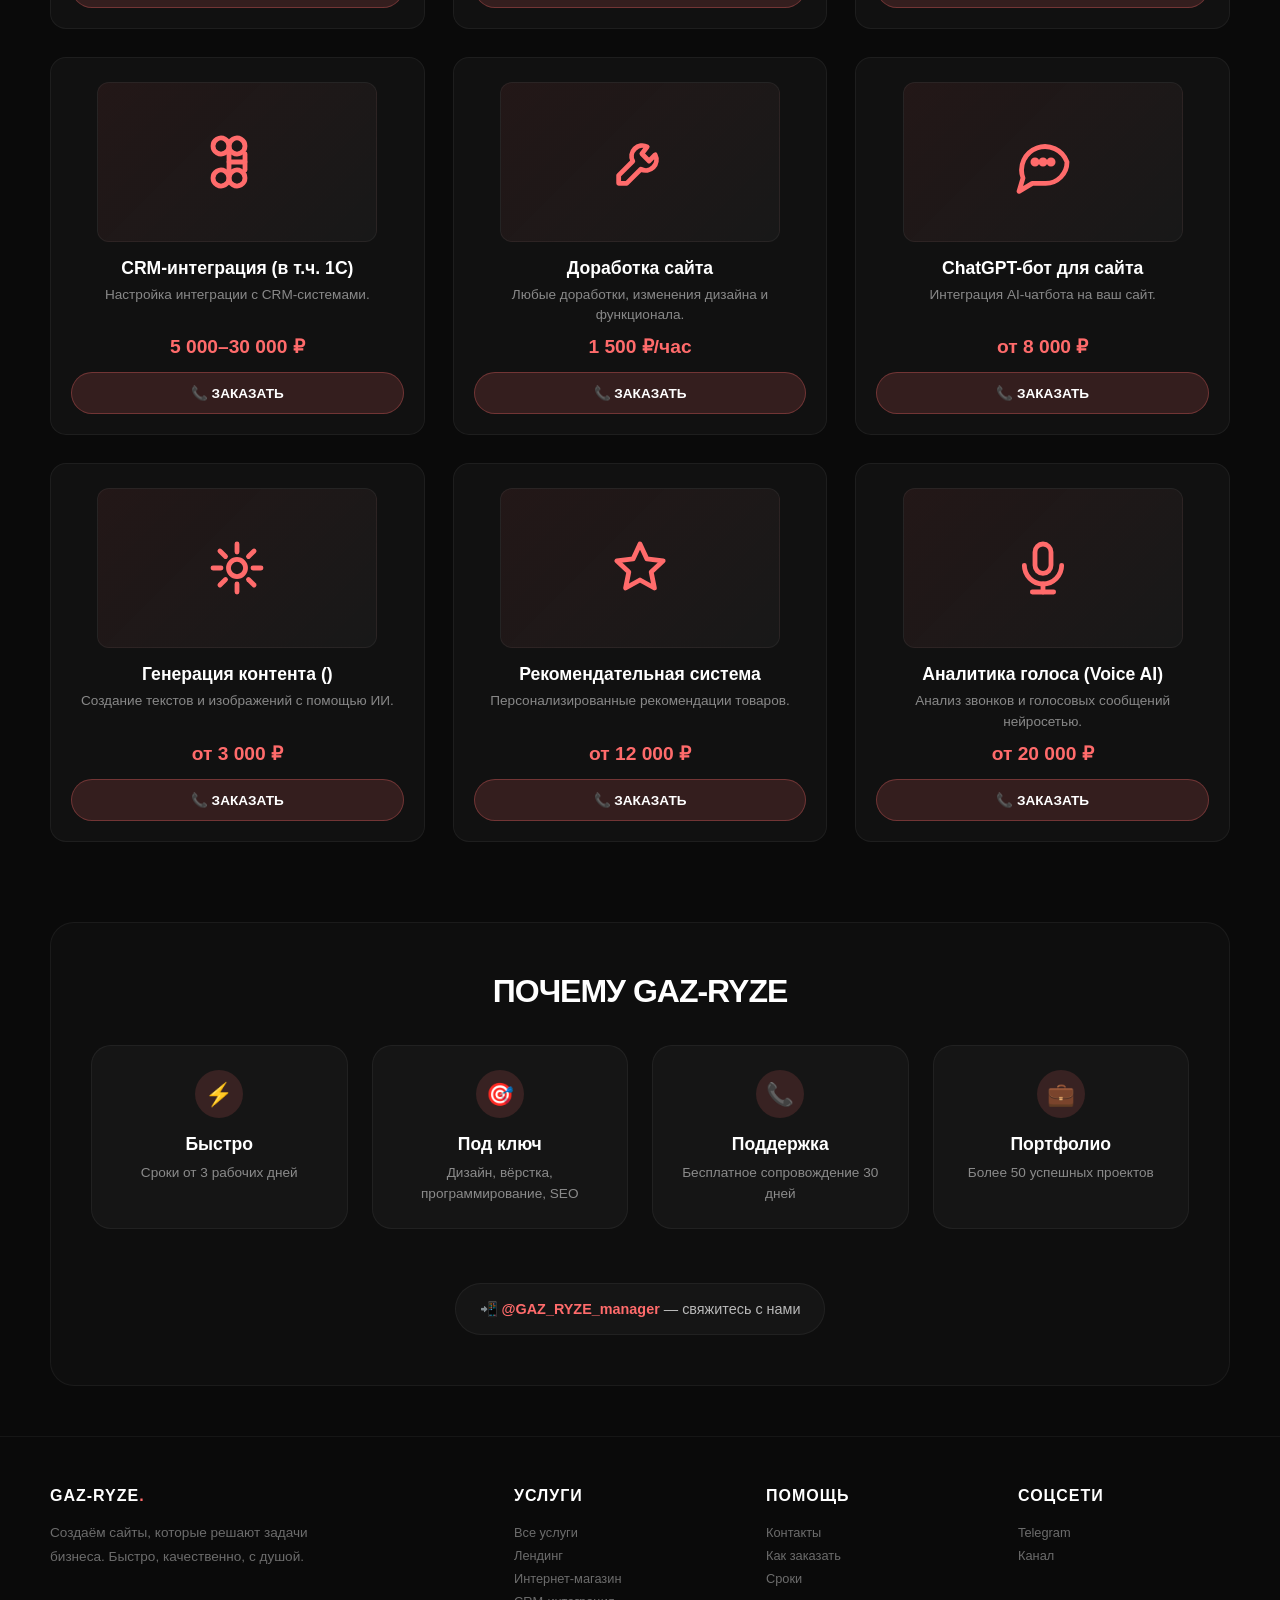
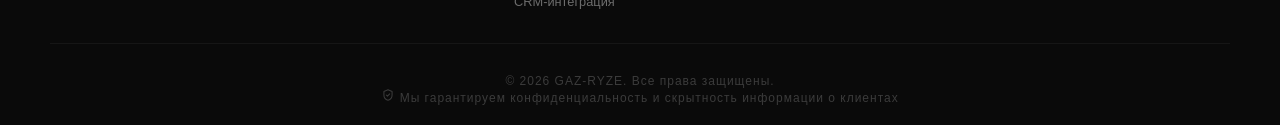
==== commit 4e64708b: "Update index.html" ====
--- a/index.html
+++ b/index.html
@@ -3,7 +3,7 @@
 <head>
     <meta charset="UTF-8" />
     <meta name="viewport" content="width=device-width, initial-scale=1.0, user-scalable=yes" />
-    <title>GAZ-RYZE — It услуг для бизнеса</title>
+    <title>GAZ-RYZE — создание сайтов</title>
     <link rel="stylesheet" href="Style.css" />
 </head>
 <body>
@@ -48,6 +48,13 @@
         </div>
         <div class="footer-bottom">
             <span>© 2026 GAZ-RYZE. Все права защищены.</span>
+            <div class="footer-privacy">
+                <svg viewBox="0 0 24 24" fill="none" stroke="currentColor" stroke-width="1.8" stroke-linecap="round" stroke-linejoin="round" width="14" height="14">
+                    <path d="M12 3l7 3v6c0 4.5-3 8-7 9-4-1-7-4.5-7-9V6l7-3z"/>
+                    <path d="M9 12l2 2 4-4"/>
+                </svg>
+                <span>Мы гарантируем конфиденциальность и скрытность информации о клиентах</span>
+            </div>
         </div>
     </footer>
 
@@ -57,35 +64,52 @@
             <button class="close-contacts" id="closeContactsBtn">✕</button>
             <h2>СВЯЗАТЬСЯ С НАМИ</h2>
             <div class="contact-detail">
-                <div class="contact-icon">📱</div>
+                <div class="contact-icon">
+                    <svg viewBox="0 0 24 24" fill="none" stroke="currentColor" stroke-width="1.8" stroke-linecap="round" stroke-linejoin="round" width="24" height="24">
+                        <path d="M22 2 11 13"/>
+                        <path d="M22 2l-7 20-4-9-9-4 20-7z"/>
+                    </svg>
+                </div>
                 <div class="contact-info">
                     <div class="contact-label">Telegram</div>
                     <div class="contact-value">@GAZ_RYZE_manager</div>
                 </div>
             </div>
             <div class="contact-detail">
-                <div class="contact-icon">✉️</div>
+                <div class="contact-icon">
+                    <svg viewBox="0 0 24 24" fill="none" stroke="currentColor" stroke-width="1.8" stroke-linecap="round" stroke-linejoin="round" width="24" height="24">
+                        <rect x="2" y="4" width="20" height="16" rx="2"/>
+                        <path d="m2 7 10 6 10-6"/>
+                    </svg>
+                </div>
                 <div class="contact-info">
                     <div class="contact-label">Канал</div>
                     <div class="contact-value">@Gaz_Ryze</div>
                 </div>
             </div>
+            <div class="contact-privacy-note">
+                <svg viewBox="0 0 24 24" fill="none" stroke="currentColor" stroke-width="1.8" stroke-linecap="round" stroke-linejoin="round" width="16" height="16">
+                    <path d="M12 3l7 3v6c0 4.5-3 8-7 9-4-1-7-4.5-7-9V6l7-3z"/>
+                    <path d="M9 12l2 2 4-4"/>
+                </svg>
+                <span>Полная конфиденциальность ваших данных</span>
+            </div>
             <a href="https://t.me/GAZ_RYZE_manager" target="_blank" class="contacts-telegram-btn">НАПИСАТЬ</a>
         </div>
     </div>
 
-    <div class="sync-notice" id="syncNotice">✅ Готово</div>
+    <div class="sync-notice" id="syncNotice">Готово</div>
 
     <!-- Модалка деталей услуги -->
     <div id="productCodeModal" class="product-code-modal">
         <div class="product-code-card">
             <button class="close-code-btn" id="closeCodeBtn">✕</button>
-            <div class="code-icon" id="serviceIcon">🖥️</div>
+            <div class="code-icon" id="serviceIcon"></div>
             <h2 id="serviceName">Услуга</h2>
             <div class="code-display" id="productCodeDisplay">Цена</div>
             <div class="product-info" id="productInfoDisplay">Описание</div>
-            <button class="copy-code-btn" id="copyCodeBtn"> СВЯЗАТЬСЯ</button>
-            <div class="code-hint">💡 Нажмите, чтобы открыть контакты</div>
+            <button class="copy-code-btn" id="copyCodeBtn">СВЯЗАТЬСЯ</button>
+            <div class="code-hint">Нажмите, чтобы открыть контакты</div>
         </div>
     </div>
 
